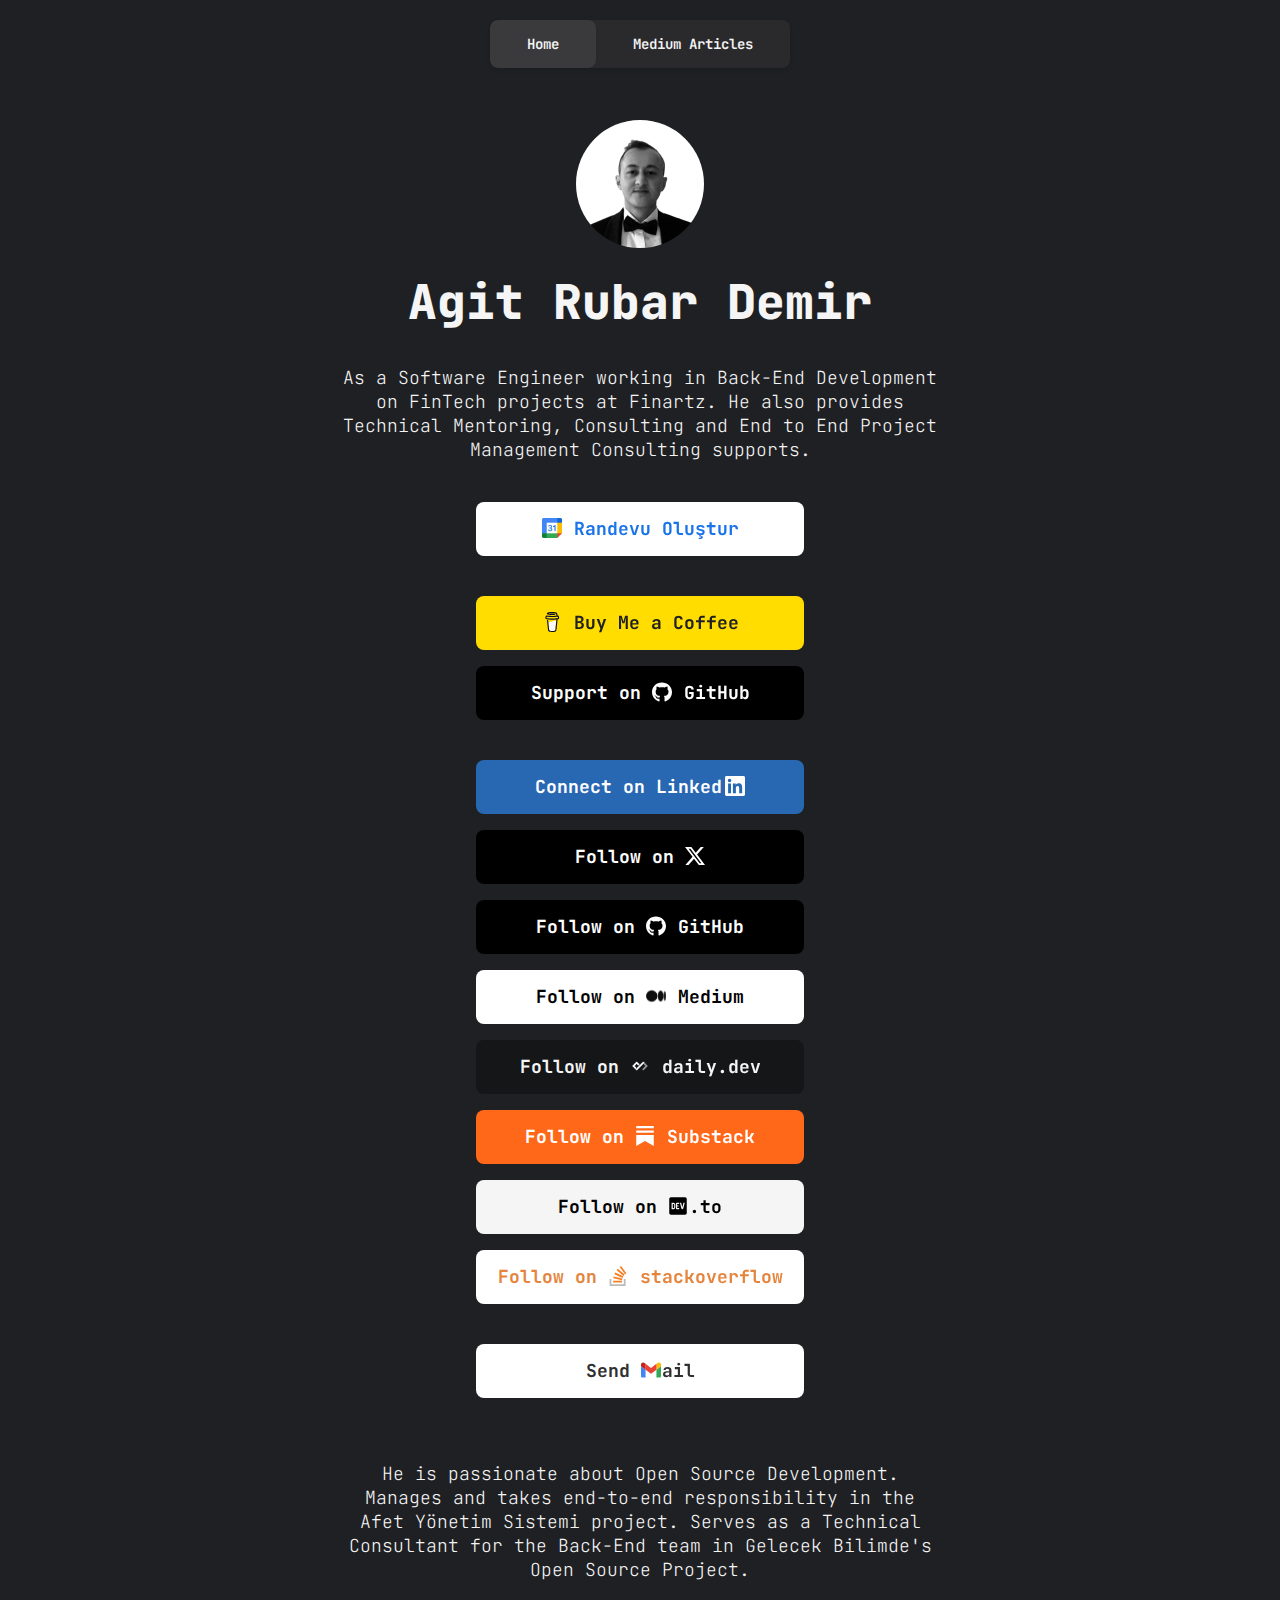
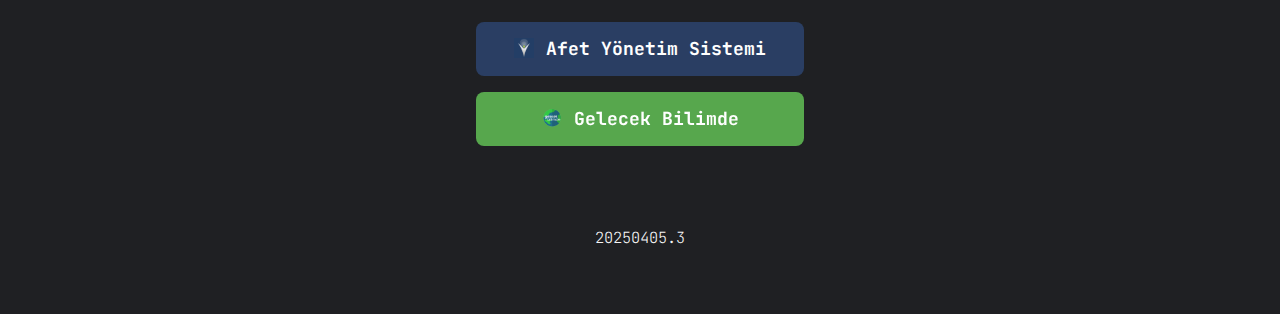
==== index.html @ a91f113a "Responsive Issues Have Been Fixed" ====
<!DOCTYPE html>
<html lang="en">
<head>
    <meta charset="utf-8">
    <title>Agit Rubar Demir</title>
    <meta name="description" content="https://agitrubard.me">
    <meta name="author" content="Agit Rubar Demir">
    <meta name="viewport" content="width=device-width, initial-scale=1.0, maximum-scale=5.0, minimum-scale=1.0">
    <meta http-equiv="X-UA-Compatible" content="IE=edge">
    <link rel="stylesheet" href="css/normalize.css">
    <link rel="stylesheet" href="css/skeleton-dark.css">
    <link rel="stylesheet" href="css/brands.css">
    <link rel="preconnect" href="https://fonts.googleapis.com">
    <link rel="preconnect" href="https://fonts.gstatic.com" crossorigin>
    <link href="https://fonts.googleapis.com/css2?family=JetBrains+Mono:ital,wght@0,100..800;1,100..800&display=swap"
          rel="stylesheet">
    <link rel="stylesheet" href="css/navbar.css">
    <link rel="icon" type="image/png" href="images/icons/profile.svg">
</head>

<body>
<nav class="navbar">
    <div class="nav-container">
        <a href="" class="nav-item active">Home</a>
        <a href="articles/medium" class="nav-item">Medium Articles</a>
    </div>
</nav>
<div class="container" role="main">
    <div class="row">

        <img src="images/profile.png" class="avatar" srcset="images/profile.png 1x, images/profile.png 2x"
             alt="Profile picture of Agit Rubar Demir" loading="lazy">

        <h1 role="heading">Agit Rubar Demir</h1>

        <p>
            As a Software Engineer working in Back-End Development on FinTech projects at Finartz.
            He also provides Technical Mentoring, Consulting and End to End Project Management Consulting supports.
        </p>

        <a class="button button-google-calendar"
           href="https://calendar.google.com/calendar/appointments/schedules/AcZssZ12Jp7xyMV8O9-vuGOcv8U73F2rHS9RO5kBnLsOlQ-IzHFSSBuSdebl99PdZbi3VslIul4F97WJ?gv=true"
           target="_blank"
           rel="noopener" role="button">
            <img class="icon"
                 aria-hidden="true"
                 src="images/icons/google-calendar.png"
                 alt="Google Calendar Logo"
            >
            Randevu Oluştur
        </a>

        <br>
        <br>

        <a class="button button-buy-me-a-coffee" href="https://buymeacoffee.com/agitrubard" target="_blank"
           rel="noopener" role="button">
            <img class="icon"
                 aria-hidden="true"
                 src="images/icons/buy-me-a-coffee.svg"
                 alt="Buy Me A Coffee Logo"
            >
            Buy Me a Coffee
        </a>

        <br>

        <a class="button button-github" href="https://github.com/sponsors/agitrubard" target="_blank" rel="noopener"
           role="button">
            Support on
            <img class="icon"
                 aria-hidden="true"
                 src="images/icons/github.svg"
                 alt="GitHub Logo"
            >
            GitHub
        </a>

        <br>
        <br>

        <a class="button button-linkedin" href="https://linkedin.com/in/agitrubard" target="_blank" rel="noopener"
           role="button">
            Connect on Linked<img class="icon icon-linkedin"
                                  aria-hidden="true"
                                  src="images/icons/linkedin.svg"
                                  alt="LinkedIn Logo"
        >
        </a>

        <br>

        <a class="button button-x" href="https://x.com/agitrubard" target="_blank" rel="noopener" role="button">
            Follow on
            <img class="icon"
                 aria-hidden="true"
                 src="images/icons/x.svg"
                 alt="X Logo"
            >
        </a>

        <br>

        <a class="button button-github" href="https://github.com/agitrubard" target="_blank" rel="noopener"
           role="button">
            Follow on
            <img class="icon"
                 aria-hidden="true"
                 src="images/icons/github.svg"
                 alt="GitHub Logo"
            >
            GitHub
        </a>

        <br>

        <a class="button button-medium" href="https://medium.com/@agitrubard" target="_blank" rel="noopener"
           role="button">
            Follow on
            <img class="icon"
                 aria-hidden="true"
                 src="images/icons/medium.png"
                 alt="Medium Logo"
            >
            Medium
        </a>

        <br>

        <a class="button button-daily-dev" href="https://app.daily.dev/agitrubard" target="_blank" rel="noopener"
           role="button">
            Follow on
            <img class="icon"
                 aria-hidden="true"
                 src="images/icons/daily-dev.png"
                 alt="Daily Dev Logo"
            >
            daily.dev
        </a>

        <br>

        <a class="button button-substack" href="https://substack.com/@agitrubard" target="_blank" rel="noopener"
           role="button">
            Follow on
            <img class="icon"
                 aria-hidden="true"
                 src="images/icons/substack.svg"
                 alt="Substack Logo"
            >
            Substack
        </a>

        <br>

        <a class="button button-dev-to" href="https://dev.to/agitrubard" target="_blank" rel="noopener"
           role="button">
            Follow on
            <img class="icon"
                 aria-hidden="true"
                 src="images/icons/dev-to.svg"
                 alt="Dev.to Logo"
            >.to
        </a>

        <br>

        <a class="button button-stack-overflow" href="https://stackoverflow.com/users/18316717/agitrubard"
           target="_blank" rel="noopener" role="button">
            Follow on
            <img
                    class="icon"
                    aria-hidden="true"
                    src="images/icons/stack-overflow.svg"
                    alt="Stack Overflow Logo"
            >
            stackoverflow
        </a>

        <br>
        <br>

        <a class="button button-gmail" href="mailto:demiragitrubar@gmail.com" target="_blank" rel="noopener"
           role="button">
            Send
            <img class="icon"
                 aria-hidden="true"
                 src="images/icons/gmail.svg"
                 alt="Gmail Icon"
            >ail
        </a>

        <br>
        <br>
        <br>

        <p>
            He is passionate about Open Source Development.
            Manages and takes end-to-end responsibility in the Afet Yönetim Sistemi project.
            Serves as a Technical Consultant for the Back-End team in Gelecek Bilimde's Open Source Project.
        </p>

        <a class="button button-ays" href="https://afetyonetimsistemi.org" target="_blank" rel="noopener"
           role="button">
            <img class="icon"
                 aria-hidden="true"
                 src="images/icons/ays.png"
                 alt="AYS Icon"
            >
            Afet Yönetim Sistemi
        </a>

        <a class="button button-gb" href="https://gelecekbilimde.net" target="_blank" rel="noopener" role="button">
            <img class="icon"
                 aria-hidden="true"
                 src="images/icons/gb.png"
                 alt="GB Icon"
            >
            Gelecek Bilimde
        </a>

        <br>

        <span class="version">20250405.3</span>
    </div>
</div>
</body>
<script>
    document.addEventListener('contextmenu', event => event.preventDefault());

    function handleResize() {
        const width = window.innerWidth;
        const buttons = document.querySelectorAll('.button');

        if (width < 400) {
            buttons.forEach(button => {
                button.style.width = '100%';
                button.style.fontSize = '16px';
            });
        } else {
            buttons.forEach(button => {
                button.style.width = '300px';
                button.style.fontSize = '18px';
            });
        }
    }

    window.addEventListener('resize', handleResize);
    handleResize();
</script>
</html>
---- css/skeleton-dark.css ----
.container {
  position: relative;
  width: 100%;
  max-width: 600px;
  text-align: center;
  margin: 0 auto;
  padding: 0 20px;
  box-sizing: border-box;
}

.container-left {
  position: relative;
  width: 100%;
  max-width: 600px;
  text-align: left;
  margin: 0 auto;
  padding: 0 20px;
  box-sizing: border-box;
}

.column {
  position: center;
  width: 100%;
  float: center;
  box-sizing: border-box;
}

@media (min-width: 400px) {
  .container {
    width: 85%;
    padding: 0;
  }
}

@media (min-width: 550px) {
  .container {
    width: 80%;
  }

  .column,
  .columns {
    margin-left: 0;
  }

  .column:first-child,
  .columns:first-child {
    margin-left: 0;
  }
}

html {
  font-size: 100%;
  color-scheme: dark;
}

body {
  font-size: 18px;
  line-height: 24px;
  font-weight: 200;
  font-family: "JetBrains Mono";
  background-color: #1f2023;
  color: #f5f5f5;
}

h1 {
  margin-top: 0;
  margin-bottom: 16px;
  font-weight: 1000;
}

h1 {
  font-size: 24px;
  line-height: 64px;
  letter-spacing: 0;
}

@media (min-width: 550px) {
  h1 {
    font-size: 48px;
    line-height: 96px;
  }
}

p {
  margin-top: 0;
}

a {
  color: #4899f7;
}

a:hover {
  color: #7ab8ff;
}

.version {
  display: inline-block;
  margin-top: 4rem;
  margin-bottom: 4rem;
  font-size: 85%;
}

code {
  padding: 0.2rem 0.5rem;
  margin: 0 0.2rem;
  font-size: 90%;
  white-space: nowrap;
  background: #f1f1f1;
  border: 1px solid #e1e1e1;
  border-radius: 4px;
}

pre > code {
  display: block;
  padding: 1rem 1.5rem;
  white-space: pre;
}

button,
.button {
  margin-bottom: 1rem;
}

input,
textarea,
select,
fieldset {
  margin-bottom: 1.5rem;
}

pre,
blockquote,
dl,
figure,
p,
ol {
  margin-bottom: 2.5rem;
}

.u-full-width {
  width: 100%;
  box-sizing: border-box;
}

.u-max-full-width {
  max-width: 100%;
  box-sizing: border-box;
}

.u-pull-right {
  float: right;
}

.u-pull-left {
  float: left;
}

hr {
  margin-top: 3rem;
  margin-bottom: 3.5rem;
  border-width: 0;
  border-top: 1px solid #e1e1e1;
}

.avatar {
  width: 128px;
  height: 128px;
  object-fit: cover;
  background-position: center;
  border-radius: 50%;
  margin-top: 2rem;
}

@font-face {
  font-display: swap;
  font-family: "JetBrains Mono";
  font-style: normal;
  font-weight: 400;
}

@font-face {
  font-display: swap;
  font-family: "JetBrains Mono";
  font-style: normal;
  font-weight: 600;
}

@font-face {
  font-display: swap;
  font-family: "JetBrains Mono";
  font-style: normal;
  font-weight: 700;
}

@font-face {
  font-display: swap;
  font-family: "JetBrains Mono";
  font-style: normal;
  font-weight: 800;
}

/* Improve responsive typography */
@media (max-width: 480px) {
  body {
    font-size: 16px;
    line-height: 22px;
  }

  h1 {
    font-size: 32px;
    line-height: 48px;
  }

  .avatar {
    width: 100px; /* Smaller avatar on mobile */
    height: 100px;
  }
}

@media (max-width: 320px) {
  body {
    font-size: 14px;
    line-height: 20px;
  }

  h1 {
    font-size: 28px;
    line-height: 40px;
  }

  .avatar {
    width: 80px; /* Even smaller avatar on very small screens */
    height: 80px;
  }
}

/* Improve container responsiveness */
@media (max-width: 480px) {
  .container {
    width: 95%;
    padding: 0 10px;
  }
}
---- css/brands.css ----
.button,
button {
  display: inline-block;
  text-decoration: none;
  height: 100%;
  text-align: center;
  vertical-align: middle;
  font-size: 18px;
  width: 300px;
  font-weight: 700;
  line-height: 20px;
  padding: 14px 12px 12px 12px;
  letter-spacing: 0;
  white-space: wrap;
  outline: none;
  border: 2px solid transparent;
  border-radius: 8px;
  cursor: pointer;
  transform-style: preserve-3d;
  transition: all 0.40s ease;
}

.button:hover {
  transform: scale(1.02);
}

.button:focus {
  outline: none;
  opacity: 0.9;
}

.icon {
  padding: 0 1px 4px 0;
  vertical-align: middle;
  width: 20px;
  height: 20px;
}

.button.button-google-calendar {
  color: #1a73e8;
  background-color: #ffffff;
}

.button.button-buy-me-a-coffee {
  color: #202020;
  background-color: #ffdd00;
}

.button.button-linkedin {
  color: #ffffff;
  background-color: #2867b2;
}

.icon.icon-linkedin {
  padding: 0 1px 4px 3px;
}

.button.button-x {
  color: #ffffff;
  background-color: #000000;
}

.button.button-github {
  color: #ffffff;
  background-color: #000000;
}

.button.button-medium {
  color: #000000;
  background-color: #ffffff;
}

.button.button-daily-dev {
  color: #f5f5f5;
  background-color: #151618;
}

.button.button-substack {
  color: #ffffff;
  background-color: #ff6719;
}

.button.button-dev-to {
  color: #000000;
  background-color: #f5f5f5;
}

.button.button-stack-overflow {
  color: #e5853d;
  background-color: #ffffff;
}

.button.button-gmail {
  color: #303030;
  background-color: #ffffff;
}

.button.button-ays {
  color: #ffffff;
  background-color: #2a3e63;
}

.button.button-gb {
  color: #ffffff;
  background-color: #57a74d;
}

/* Add responsive button styles */
@media (max-width: 480px) {
  .button,
  button {
    width: 100%; /* Full width on mobile */
    font-size: 16px; /* Slightly smaller font on mobile */
    padding: 12px 8px 10px 8px; /* Reduced padding */
  }

  .icon {
    width: 18px; /* Slightly smaller icons */
    height: 18px;
  }
}

@media (max-width: 320px) {
  .button,
  button {
    font-size: 14px; /* Even smaller font on very small screens */
    padding: 10px 6px 8px 6px; /* Minimal padding */
  }

  .icon {
    width: 16px; /* Smaller icons on very small screens */
    height: 16px;
  }
}
---- css/navbar.css ----
.navbar {
  width: 100%;
  display: flex;
  justify-content: center;
  padding: 20px 0;
  font-family: "JetBrains Mono", monospace;
}

.nav-container {
  display: flex;
  background-color: #f5f5f5;
  border-radius: 8px;
  overflow: hidden;
  box-shadow: 0 2px 4px rgba(0, 0, 0, 0.1);
  max-width: 300px;
  width: 100%;
  flex-wrap: nowrap; /* Prevent wrapping */
  justify-content: space-between; /* Distribute items evenly */
}

.nav-item {
  flex: 1 0 auto; /* Don't shrink, grow as needed */
  text-align: center;
  padding: 12px 16px;
  text-decoration: none;
  color: #303030;
  font-weight: 600;
  font-size: 14px;
  transition: all 0.3s ease;
  white-space: nowrap; /* Prevent text wrapping */
  outline: none; /* Remove focus outline */
}

.nav-item:focus {
  color: inherit; /* Keep the same color when focused */
  text-decoration: none;
  outline: none;
}

.nav-item.active {
  background-color: #ffffff;
  border-radius: 8px;
  box-shadow: 0 2px 4px rgba(0, 0, 0, 0.05);
}

.nav-item:hover:not(.active) {
  background-color: #e9e9e9;
}

/* Dark mode adjustments for the main page */
body .nav-container,
html[style*="color-scheme: dark"] .nav-container {
  background-color: #2a2a2d;
}

body .nav-item,
html[style*="color-scheme: dark"] .nav-item {
  color: #f5f5f5;
}

body .nav-item:focus,
html[style*="color-scheme: dark"] .nav-item:focus {
  color: #f5f5f5; /* Keep the same color when focused in dark mode */
}

body .nav-item.active,
html[style*="color-scheme: dark"] .nav-item.active {
  background-color: #3a3a3d;
}

body .nav-item:hover:not(.active),
html[style*="color-scheme: dark"] .nav-item:hover:not(.active) {
  background-color: #333336;
}

/* Add responsive adjustments for smaller screens */
@media (max-width: 480px) {
  .nav-container {
    max-width: 95%; /* Increase width on small screens */
  }

  .nav-item {
    padding: 10px 6px; /* Further reduce padding on small screens */
    font-size: 13px; /* Smaller font size on mobile */
  }
}

@media (max-width: 320px) {
  .nav-container {
    max-width: 100%; /* Full width on very small screens */
  }

  .nav-item {
    padding: 8px 4px; /* Minimal padding on very small screens */
    font-size: 12px; /* Even smaller font size on very small screens */
  }
}
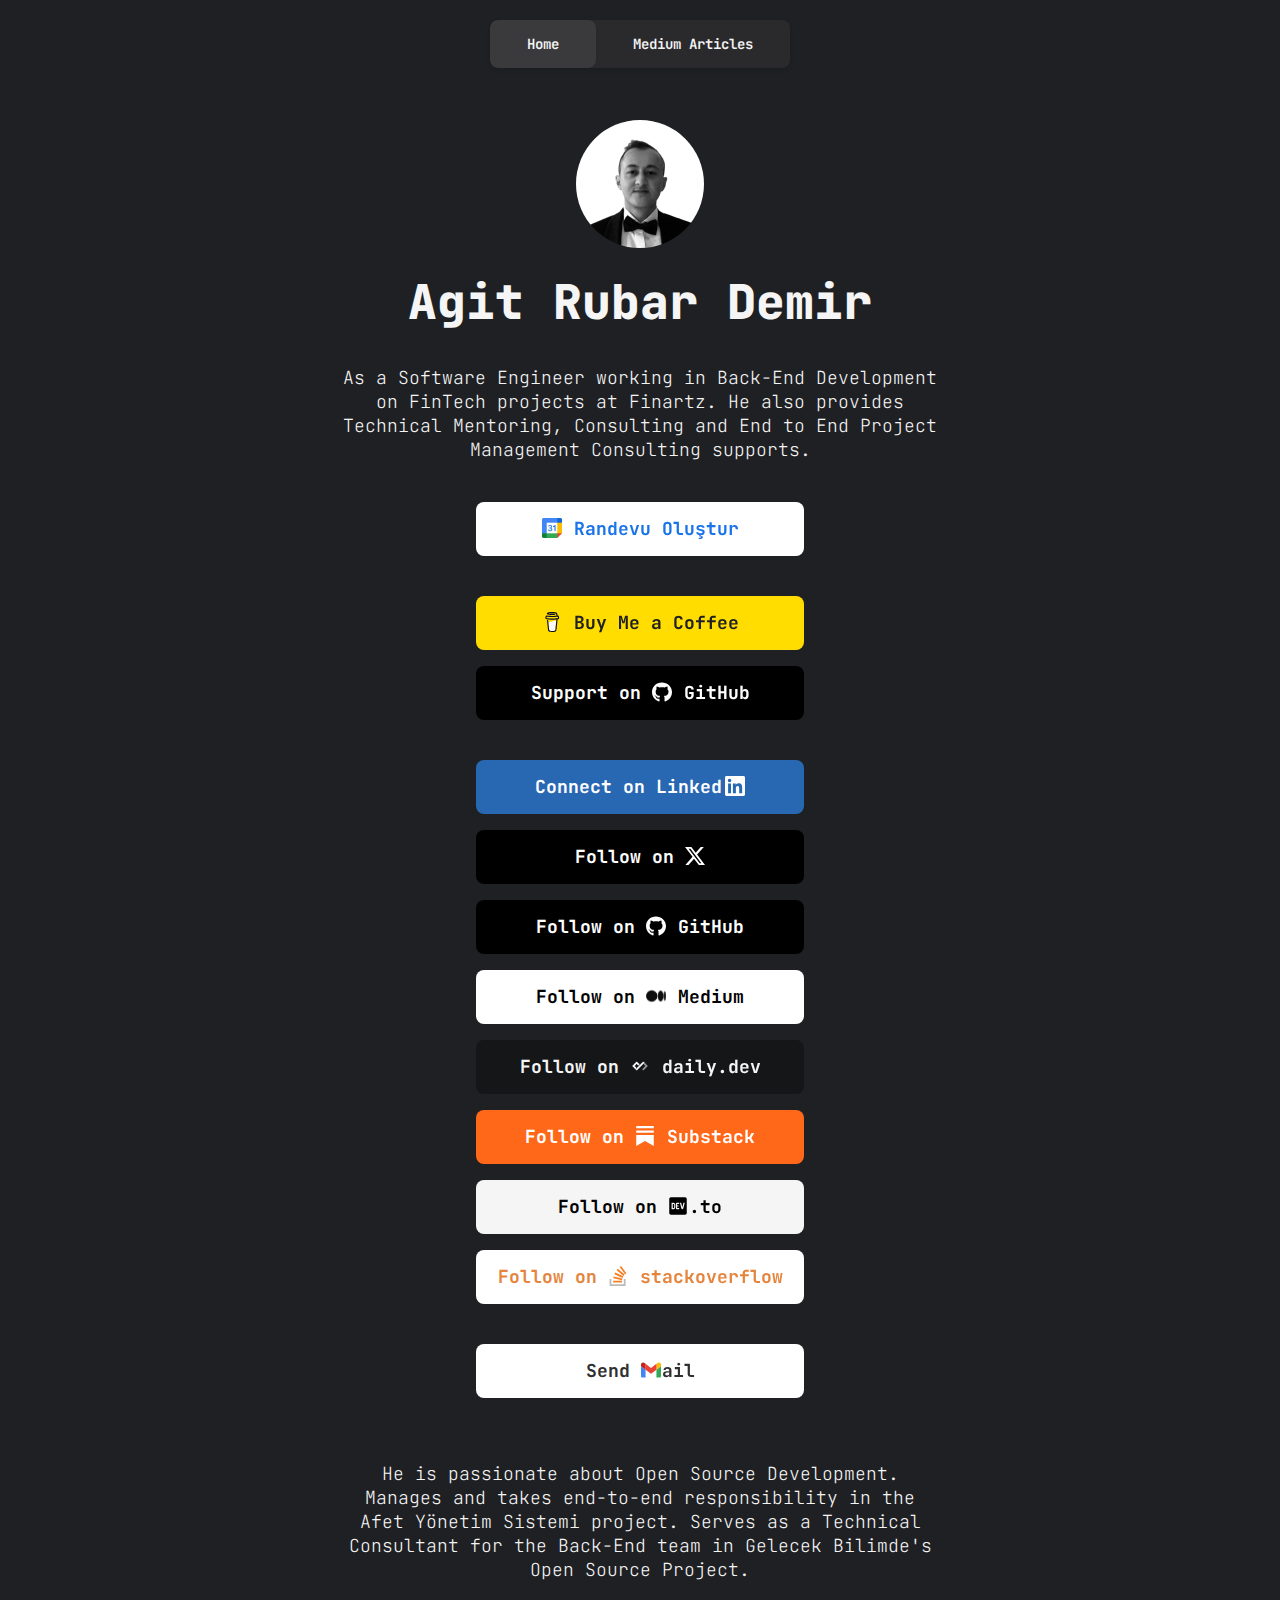
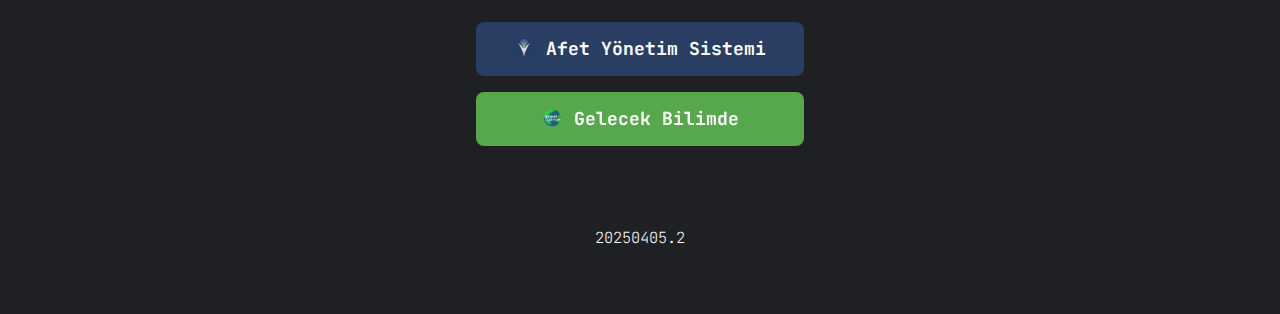
==== commit e549a344: "Revert "Responsive Issues Have Been Fixed"" ====
--- a/index.html
+++ b/index.html
@@ -5,8 +5,7 @@
     <title>Agit Rubar Demir</title>
     <meta name="description" content="https://agitrubard.me">
     <meta name="author" content="Agit Rubar Demir">
-    <meta name="viewport" content="width=device-width, initial-scale=1.0, maximum-scale=5.0, minimum-scale=1.0">
-    <meta http-equiv="X-UA-Compatible" content="IE=edge">
+    <meta name="viewport" content="width=device-width, initial-scale=1">
     <link rel="stylesheet" href="css/normalize.css">
     <link rel="stylesheet" href="css/skeleton-dark.css">
     <link rel="stylesheet" href="css/brands.css">
@@ -25,11 +24,10 @@
         <a href="articles/medium" class="nav-item">Medium Articles</a>
     </div>
 </nav>
-<div class="container" role="main">
+<div class="container">
     <div class="row">
 
-        <img src="images/profile.png" class="avatar" srcset="images/profile.png 1x, images/profile.png 2x"
-             alt="Profile picture of Agit Rubar Demir" loading="lazy">
+        <img src="images/profile.png" class="avatar" srcset="images/profile.png 2x" alt="">
 
         <h1 role="heading">Agit Rubar Demir</h1>
 
@@ -221,31 +219,11 @@
 
         <br>
 
-        <span class="version">20250405.3</span>
+        <span class="version">20250405.2</span>
     </div>
 </div>
 </body>
 <script>
     document.addEventListener('contextmenu', event => event.preventDefault());
-
-    function handleResize() {
-        const width = window.innerWidth;
-        const buttons = document.querySelectorAll('.button');
-
-        if (width < 400) {
-            buttons.forEach(button => {
-                button.style.width = '100%';
-                button.style.fontSize = '16px';
-            });
-        } else {
-            buttons.forEach(button => {
-                button.style.width = '300px';
-                button.style.fontSize = '18px';
-            });
-        }
-    }
-
-    window.addEventListener('resize', handleResize);
-    handleResize();
 </script>
 </html>
--- a/css/skeleton-dark.css
+++ b/css/skeleton-dark.css
@@ -1,131 +1,138 @@
 .container {
-  position: relative;
-  width: 100%;
-  max-width: 600px;
-  text-align: center;
-  margin: 0 auto;
-  padding: 0 20px;
-  box-sizing: border-box;
+    position: relative;
+    width: 100%;
+    max-width: 600px;
+    text-align: center;
+    margin: 0 auto;
+    padding: 0 20px;
+    box-sizing: border-box;
 }
 
 .container-left {
-  position: relative;
-  width: 100%;
-  max-width: 600px;
-  text-align: left;
-  margin: 0 auto;
-  padding: 0 20px;
-  box-sizing: border-box;
+    position: relative;
+    width: 100%;
+    max-width: 600px;
+    text-align: left;
+    margin: 0 auto;
+    padding: 0 20px;
+    box-sizing: border-box;
 }
 
 .column {
-  position: center;
-  width: 100%;
-  float: center;
-  box-sizing: border-box;
+    position: center;
+    width: 100%;
+    float: center;
+    box-sizing: border-box;
 }
 
 @media (min-width: 400px) {
-  .container {
-    width: 85%;
-    padding: 0;
-  }
+    .container {
+        width: 85%;
+        padding: 0;
+    }
 }
 
 @media (min-width: 550px) {
-  .container {
-    width: 80%;
-  }
-
-  .column,
-  .columns {
-    margin-left: 0;
-  }
-
-  .column:first-child,
-  .columns:first-child {
-    margin-left: 0;
-  }
-}
+    .container {
+        width: 80%;
+    }
+
+    .column,
+    .columns {
+        margin-left: 0;
+    }
+
+    .column:first-child,
+    .columns:first-child {
+        margin-left: 0;
+    }
+}
+
 
 html {
-  font-size: 100%;
-  color-scheme: dark;
+    font-size: 100%;
+    color-scheme: dark;
 }
 
 body {
-  font-size: 18px;
-  line-height: 24px;
-  font-weight: 200;
-  font-family: "JetBrains Mono";
-  background-color: #1f2023;
-  color: #f5f5f5;
-}
+    font-size: 18px;
+    line-height: 24px;
+    font-weight: 200;
+    font-family: "JetBrains Mono";
+    background-color: #1F2023;
+    color: #F5F5F5;
+}
+
 
 h1 {
-  margin-top: 0;
-  margin-bottom: 16px;
-  font-weight: 1000;
+    margin-top: 0;
+    margin-bottom: 16px;
+    font-weight: 1000;
 }
 
 h1 {
-  font-size: 24px;
-  line-height: 64px;
-  letter-spacing: 0;
-}
+    font-size: 24px;
+    line-height: 64px;
+    letter-spacing: 0;
+}
+
 
 @media (min-width: 550px) {
-  h1 {
-    font-size: 48px;
-    line-height: 96px;
-  }
+    h1 {
+        font-size: 48px;
+        line-height: 96px;
+    }
 }
 
 p {
-  margin-top: 0;
-}
+    margin-top: 0;
+}
+
 
 a {
-  color: #4899f7;
+    color: #4899F7;
 }
 
 a:hover {
-  color: #7ab8ff;
-}
+    color: #7AB8FF;
+}
+
 
 .version {
-  display: inline-block;
-  margin-top: 4rem;
-  margin-bottom: 4rem;
-  font-size: 85%;
-}
+    display: inline-block;
+    margin-top: 4rem;
+    margin-bottom: 4rem;
+    font-size: 85%;
+}
+
 
 code {
-  padding: 0.2rem 0.5rem;
-  margin: 0 0.2rem;
-  font-size: 90%;
-  white-space: nowrap;
-  background: #f1f1f1;
-  border: 1px solid #e1e1e1;
-  border-radius: 4px;
+    padding: 0.2rem 0.5rem;
+    margin: 0 0.2rem;
+    font-size: 90%;
+    white-space: nowrap;
+    background: #f1f1f1;
+    border: 1px solid #e1e1e1;
+    border-radius: 4px;
 }
 
 pre > code {
-  display: block;
-  padding: 1rem 1.5rem;
-  white-space: pre;
-}
+    display: block;
+    padding: 1rem 1.5rem;
+    white-space: pre;
+}
+
 
 button,
 .button {
-  margin-bottom: 1rem;
+    margin-bottom: 1rem;
 }
 
 input,
 textarea,
 select,
 fieldset {
-  margin-bottom: 1.5rem;
+    margin-bottom: 1.5rem;
 }
 
 pre,
@@ -134,111 +141,70 @@
 figure,
 p,
 ol {
-  margin-bottom: 2.5rem;
-}
+    margin-bottom: 2.5rem;
+}
+
 
 .u-full-width {
-  width: 100%;
-  box-sizing: border-box;
+    width: 100%;
+    box-sizing: border-box;
 }
 
 .u-max-full-width {
-  max-width: 100%;
-  box-sizing: border-box;
+    max-width: 100%;
+    box-sizing: border-box;
 }
 
 .u-pull-right {
-  float: right;
+    float: right;
 }
 
 .u-pull-left {
-  float: left;
-}
+    float: left;
+}
+
 
 hr {
-  margin-top: 3rem;
-  margin-bottom: 3.5rem;
-  border-width: 0;
-  border-top: 1px solid #e1e1e1;
-}
+    margin-top: 3rem;
+    margin-bottom: 3.5rem;
+    border-width: 0;
+    border-top: 1px solid #e1e1e1;
+}
+
 
 .avatar {
-  width: 128px;
-  height: 128px;
-  object-fit: cover;
-  background-position: center;
-  border-radius: 50%;
-  margin-top: 2rem;
-}
-
-@font-face {
-  font-display: swap;
-  font-family: "JetBrains Mono";
-  font-style: normal;
-  font-weight: 400;
-}
-
-@font-face {
-  font-display: swap;
-  font-family: "JetBrains Mono";
-  font-style: normal;
-  font-weight: 600;
-}
-
-@font-face {
-  font-display: swap;
-  font-family: "JetBrains Mono";
-  font-style: normal;
-  font-weight: 700;
-}
-
-@font-face {
-  font-display: swap;
-  font-family: "JetBrains Mono";
-  font-style: normal;
-  font-weight: 800;
-}
-
-/* Improve responsive typography */
-@media (max-width: 480px) {
-  body {
-    font-size: 16px;
-    line-height: 22px;
-  }
-
-  h1 {
-    font-size: 32px;
-    line-height: 48px;
-  }
-
-  .avatar {
-    width: 100px; /* Smaller avatar on mobile */
-    height: 100px;
-  }
-}
-
-@media (max-width: 320px) {
-  body {
-    font-size: 14px;
-    line-height: 20px;
-  }
-
-  h1 {
-    font-size: 28px;
-    line-height: 40px;
-  }
-
-  .avatar {
-    width: 80px; /* Even smaller avatar on very small screens */
-    height: 80px;
-  }
-}
-
-/* Improve container responsiveness */
-@media (max-width: 480px) {
-  .container {
-    width: 95%;
-    padding: 0 10px;
-  }
-}
-
+    width: 128px;
+    height: 128px;
+    object-fit: cover;
+    background-position: center;
+    border-radius: 50%;
+    margin-top: 2rem;
+}
+
+@font-face {
+    font-display: swap;
+    font-family: "JetBrains Mono";
+    font-style: normal;
+    font-weight: 400;
+}
+
+@font-face {
+    font-display: swap;
+    font-family: "JetBrains Mono";
+    font-style: normal;
+    font-weight: 600;
+}
+
+@font-face {
+    font-display: swap;
+    font-family: "JetBrains Mono";
+    font-style: normal;
+    font-weight: 700;
+}
+
+@font-face {
+    font-display: swap;
+    font-family: "JetBrains Mono";
+    font-style: normal;
+    font-weight: 800;
+}
--- a/css/brands.css
+++ b/css/brands.css
@@ -1,134 +1,120 @@
 .button,
 button {
-  display: inline-block;
-  text-decoration: none;
-  height: 100%;
-  text-align: center;
-  vertical-align: middle;
-  font-size: 18px;
-  width: 300px;
-  font-weight: 700;
-  line-height: 20px;
-  padding: 14px 12px 12px 12px;
-  letter-spacing: 0;
-  white-space: wrap;
-  outline: none;
-  border: 2px solid transparent;
-  border-radius: 8px;
-  cursor: pointer;
-  transform-style: preserve-3d;
-  transition: all 0.40s ease;
+    display: inline-block;
+    text-decoration: none;
+    height: 100%;
+    text-align: center;
+    vertical-align: middle;
+    font-size: 18px;
+    width: 300px;
+    font-weight: 700;
+    line-height: 20px;
+    padding: 14px 12px 12px 12px;
+    letter-spacing: 0;
+    white-space: wrap;
+    outline: none;
+    border: 2px solid transparent;
+    border-radius: 8px;
+    cursor: pointer;
+    transform-style: preserve-3d;
+    transition: all 0.40s ease;
 }
 
 .button:hover {
-  transform: scale(1.02);
+    transform: scale(1.02);
 }
 
 .button:focus {
-  outline: none;
-  opacity: 0.9;
+    outline: none;
+    opacity: 0.9;
 }
 
+
 .icon {
-  padding: 0 1px 4px 0;
-  vertical-align: middle;
-  width: 20px;
-  height: 20px;
+    padding: 0 1px 4px 0;
+    vertical-align: middle;
+    width: 20px;
+    height: 20px;
 }
 
+
 .button.button-google-calendar {
-  color: #1a73e8;
-  background-color: #ffffff;
+    color: #1A73E8;
+    background-color: #FFFFFF;
 }
 
+
 .button.button-buy-me-a-coffee {
-  color: #202020;
-  background-color: #ffdd00;
+    color: #202020;
+    background-color: #FFDD00;
 }
 
+
 .button.button-linkedin {
-  color: #ffffff;
-  background-color: #2867b2;
+    color: #FFFFFF;
+    background-color: #2867B2;
 }
 
 .icon.icon-linkedin {
-  padding: 0 1px 4px 3px;
+    padding: 0 1px 4px 3px;
 }
 
+
 .button.button-x {
-  color: #ffffff;
-  background-color: #000000;
+    color: #FFFFFF;
+    background-color: #000000;
 }
 
+
 .button.button-github {
-  color: #ffffff;
-  background-color: #000000;
+    color: #FFFFFF;
+    background-color: #000000;
 }
 
+
 .button.button-medium {
-  color: #000000;
-  background-color: #ffffff;
+    color: #000000;
+    background-color: #FFFFFF;
 }
 
+
 .button.button-daily-dev {
-  color: #f5f5f5;
-  background-color: #151618;
+    color: #F5F5F5;
+    background-color: #151618;
 }
 
+
 .button.button-substack {
-  color: #ffffff;
-  background-color: #ff6719;
+    color: #FFFFFF;
+    background-color: #FF6719;
 }
 
+
 .button.button-dev-to {
-  color: #000000;
-  background-color: #f5f5f5;
+    color: #000000;
+    background-color: #F5F5F5;
 }
 
+
 .button.button-stack-overflow {
-  color: #e5853d;
-  background-color: #ffffff;
+    color: #E5853D;
+    background-color: #FFFFFF;
 }
 
+
 .button.button-gmail {
-  color: #303030;
-  background-color: #ffffff;
+    color: #303030;
+    background-color: #FFFFFF;
 }
 
+
 .button.button-ays {
-  color: #ffffff;
-  background-color: #2a3e63;
+    color: #FFFFFF;
+    background-color: #2A3E63;
 }
 
+
 .button.button-gb {
-  color: #ffffff;
-  background-color: #57a74d;
+    color: #FFFFFF;
+    background-color: #57a74d;
 }
-
-/* Add responsive button styles */
-@media (max-width: 480px) {
-  .button,
-  button {
-    width: 100%; /* Full width on mobile */
-    font-size: 16px; /* Slightly smaller font on mobile */
-    padding: 12px 8px 10px 8px; /* Reduced padding */
-  }
-
-  .icon {
-    width: 18px; /* Slightly smaller icons */
-    height: 18px;
-  }
-}
-
-@media (max-width: 320px) {
-  .button,
-  button {
-    font-size: 14px; /* Even smaller font on very small screens */
-    padding: 10px 6px 8px 6px; /* Minimal padding */
-  }
-
-  .icon {
-    width: 16px; /* Smaller icons on very small screens */
-    height: 16px;
-  }
-}
--- a/css/navbar.css
+++ b/css/navbar.css
@@ -76,23 +76,11 @@
 /* Add responsive adjustments for smaller screens */
 @media (max-width: 480px) {
   .nav-container {
-    max-width: 95%; /* Increase width on small screens */
+    max-width: 90%; /* Allow more width on small screens */
   }
 
   .nav-item {
-    padding: 10px 6px; /* Further reduce padding on small screens */
-    font-size: 13px; /* Smaller font size on mobile */
+    padding: 12px 8px; /* Reduce padding on small screens */
   }
 }
 
-@media (max-width: 320px) {
-  .nav-container {
-    max-width: 100%; /* Full width on very small screens */
-  }
-
-  .nav-item {
-    padding: 8px 4px; /* Minimal padding on very small screens */
-    font-size: 12px; /* Even smaller font size on very small screens */
-  }
-}
-
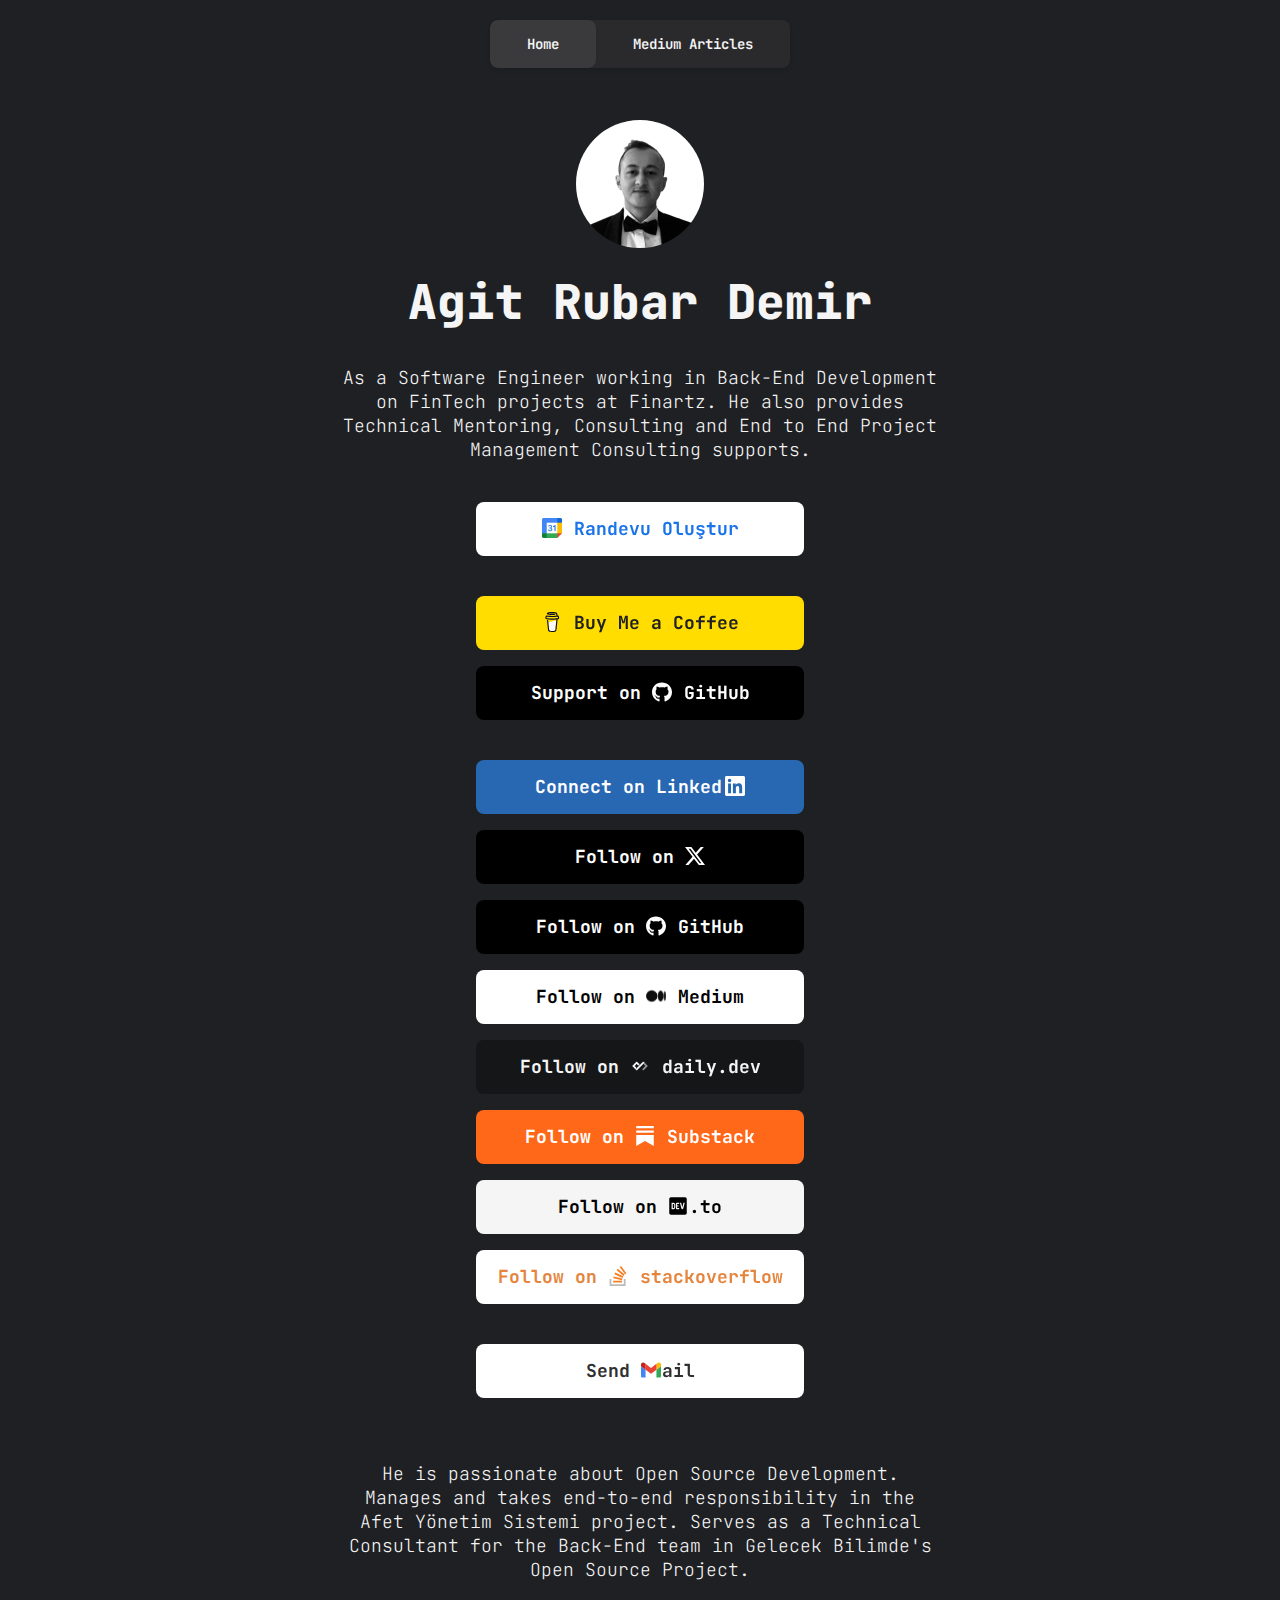
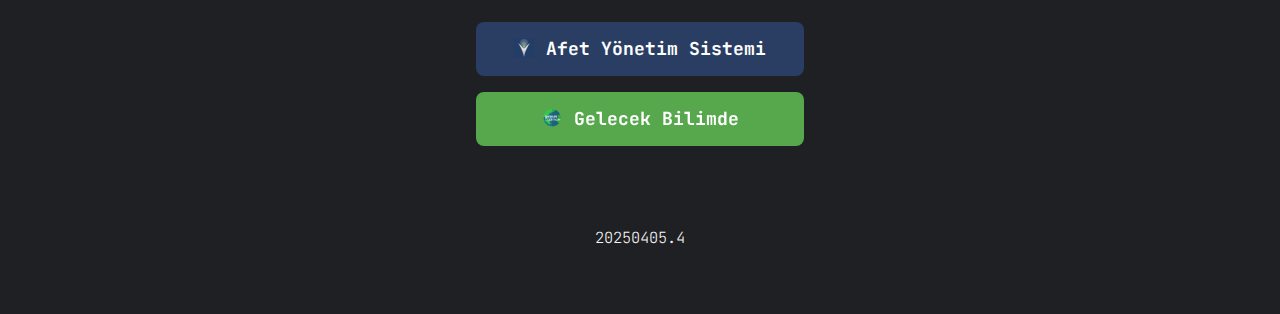
==== commit 3252e5ad: "Mobile Responsive Has Been Fixed" ====
--- a/index.html
+++ b/index.html
@@ -219,7 +219,7 @@
 
         <br>
 
-        <span class="version">20250405.2</span>
+        <span class="version">20250405.4</span>
     </div>
 </div>
 </body>
--- a/css/skeleton-dark.css
+++ b/css/skeleton-dark.css
@@ -48,7 +48,6 @@
     }
 }
 
-
 html {
     font-size: 100%;
     color-scheme: dark;
@@ -59,10 +58,9 @@
     line-height: 24px;
     font-weight: 200;
     font-family: "JetBrains Mono";
-    background-color: #1F2023;
-    color: #F5F5F5;
-}
-
+    background-color: #1f2023;
+    color: #f5f5f5;
+}
 
 h1 {
     margin-top: 0;
@@ -76,7 +74,6 @@
     letter-spacing: 0;
 }
 
-
 @media (min-width: 550px) {
     h1 {
         font-size: 48px;
@@ -88,15 +85,13 @@
     margin-top: 0;
 }
 
-
 a {
-    color: #4899F7;
+    color: #4899f7;
 }
 
 a:hover {
-    color: #7AB8FF;
-}
-
+    color: #7ab8ff;
+}
 
 .version {
     display: inline-block;
@@ -105,6 +100,13 @@
     font-size: 85%;
 }
 
+@media (max-width: 550px) {
+    .version {
+        margin-top: 2rem;
+        margin-bottom: 2rem;
+        font-size: 80%;
+    }
+}
 
 code {
     padding: 0.2rem 0.5rem;
@@ -122,7 +124,6 @@
     white-space: pre;
 }
 
-
 button,
 .button {
     margin-bottom: 1rem;
@@ -144,7 +145,6 @@
     margin-bottom: 2.5rem;
 }
 
-
 .u-full-width {
     width: 100%;
     box-sizing: border-box;
@@ -162,7 +162,6 @@
 .u-pull-left {
     float: left;
 }
-
 
 hr {
     margin-top: 3rem;
@@ -170,7 +169,6 @@
     border-width: 0;
     border-top: 1px solid #e1e1e1;
 }
-
 
 .avatar {
     width: 128px;
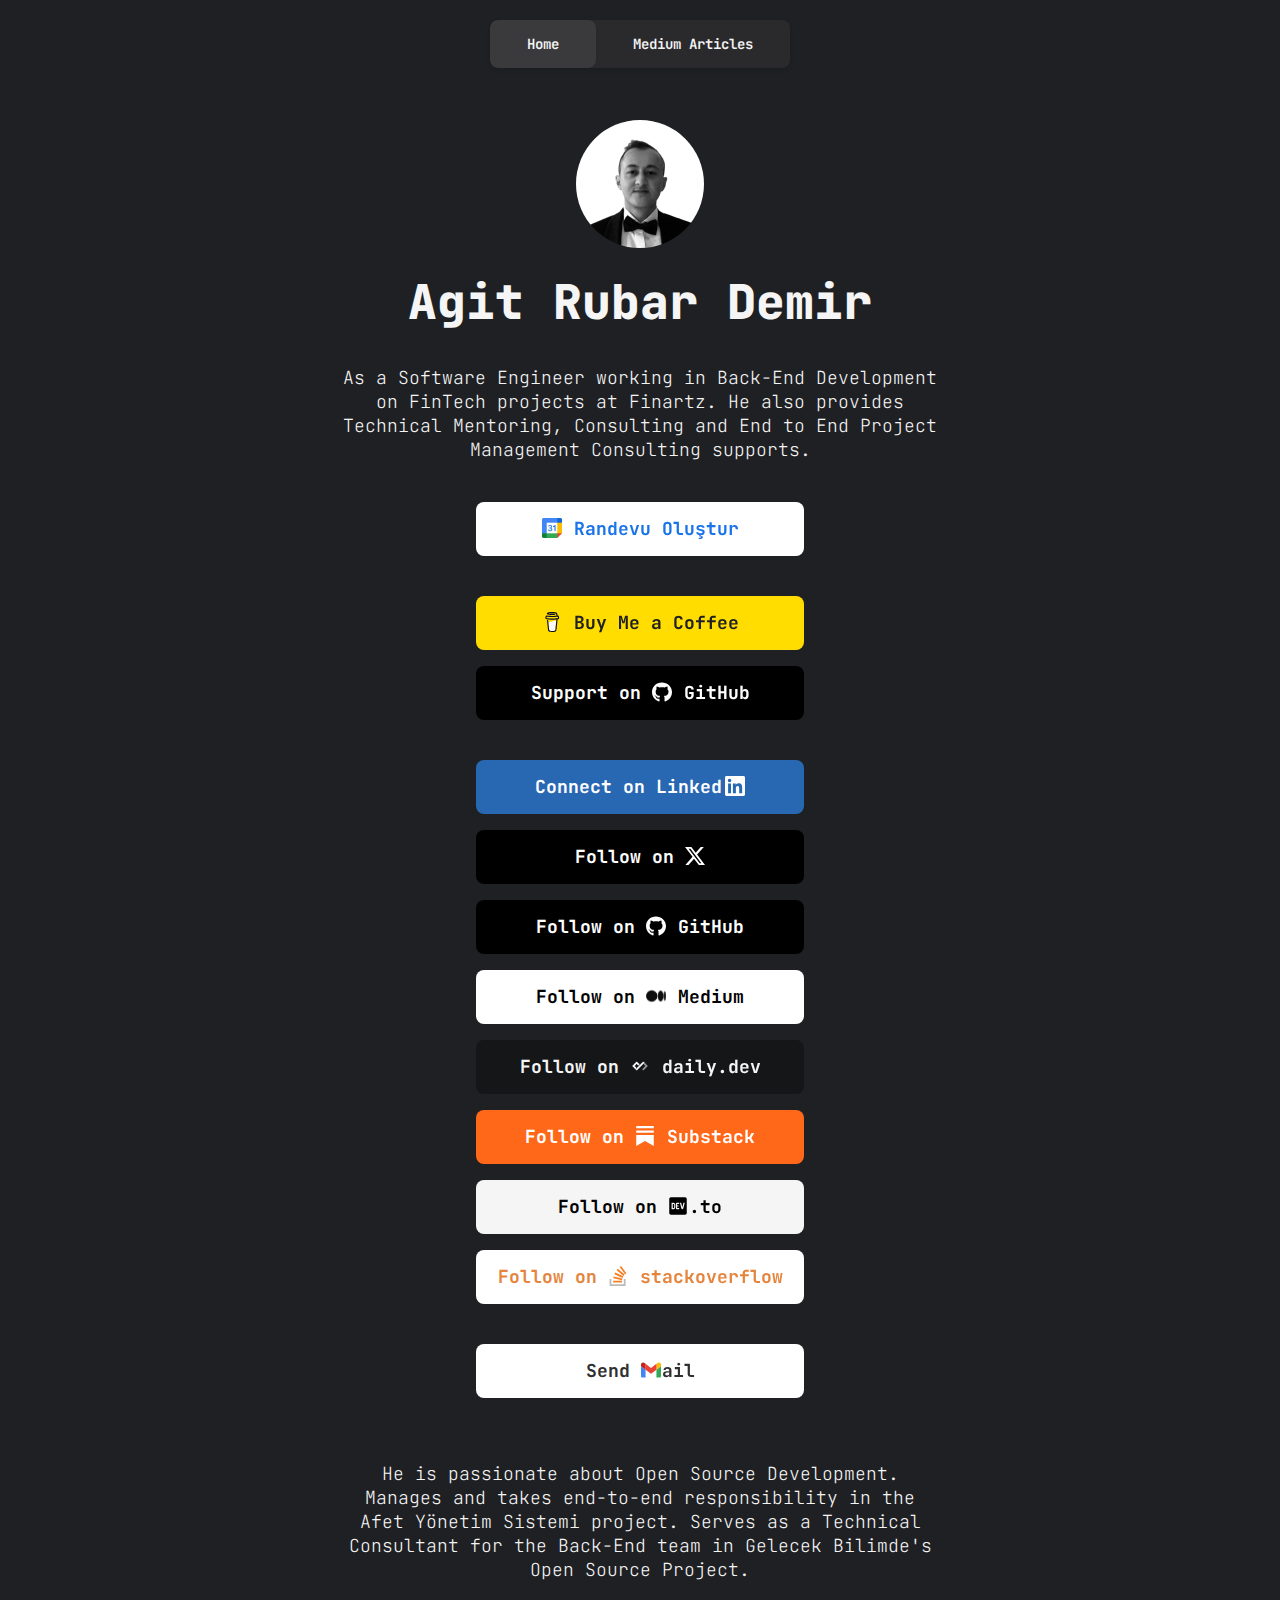
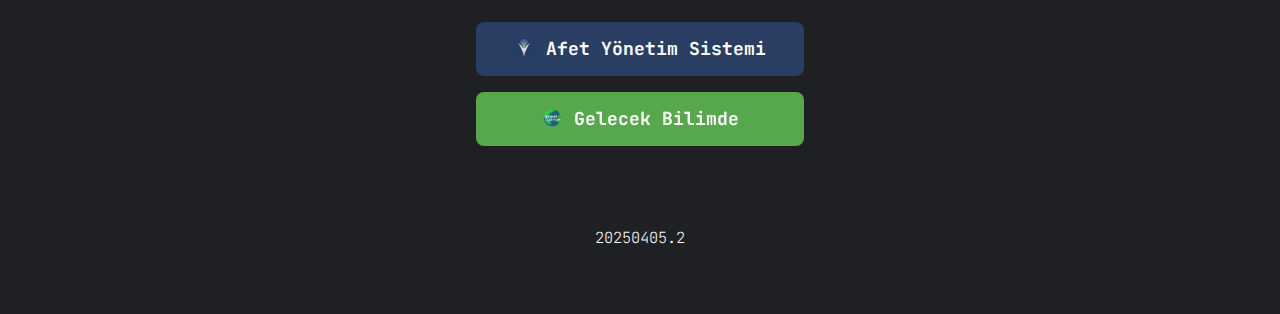
==== commit e8f3ae2d: "Revert "Mobile Responsive Has Been Fixed"" ====
--- a/index.html
+++ b/index.html
@@ -219,7 +219,7 @@
 
         <br>
 
-        <span class="version">20250405.4</span>
+        <span class="version">20250405.2</span>
     </div>
 </div>
 </body>
--- a/css/skeleton-dark.css
+++ b/css/skeleton-dark.css
@@ -48,6 +48,7 @@
     }
 }
 
+
 html {
     font-size: 100%;
     color-scheme: dark;
@@ -58,9 +59,10 @@
     line-height: 24px;
     font-weight: 200;
     font-family: "JetBrains Mono";
-    background-color: #1f2023;
-    color: #f5f5f5;
-}
+    background-color: #1F2023;
+    color: #F5F5F5;
+}
+
 
 h1 {
     margin-top: 0;
@@ -74,6 +76,7 @@
     letter-spacing: 0;
 }
 
+
 @media (min-width: 550px) {
     h1 {
         font-size: 48px;
@@ -85,13 +88,15 @@
     margin-top: 0;
 }
 
+
 a {
-    color: #4899f7;
+    color: #4899F7;
 }
 
 a:hover {
-    color: #7ab8ff;
-}
+    color: #7AB8FF;
+}
+
 
 .version {
     display: inline-block;
@@ -100,13 +105,6 @@
     font-size: 85%;
 }
 
-@media (max-width: 550px) {
-    .version {
-        margin-top: 2rem;
-        margin-bottom: 2rem;
-        font-size: 80%;
-    }
-}
 
 code {
     padding: 0.2rem 0.5rem;
@@ -124,6 +122,7 @@
     white-space: pre;
 }
 
+
 button,
 .button {
     margin-bottom: 1rem;
@@ -145,6 +144,7 @@
     margin-bottom: 2.5rem;
 }
 
+
 .u-full-width {
     width: 100%;
     box-sizing: border-box;
@@ -162,6 +162,7 @@
 .u-pull-left {
     float: left;
 }
+
 
 hr {
     margin-top: 3rem;
@@ -169,6 +170,7 @@
     border-width: 0;
     border-top: 1px solid #e1e1e1;
 }
+
 
 .avatar {
     width: 128px;
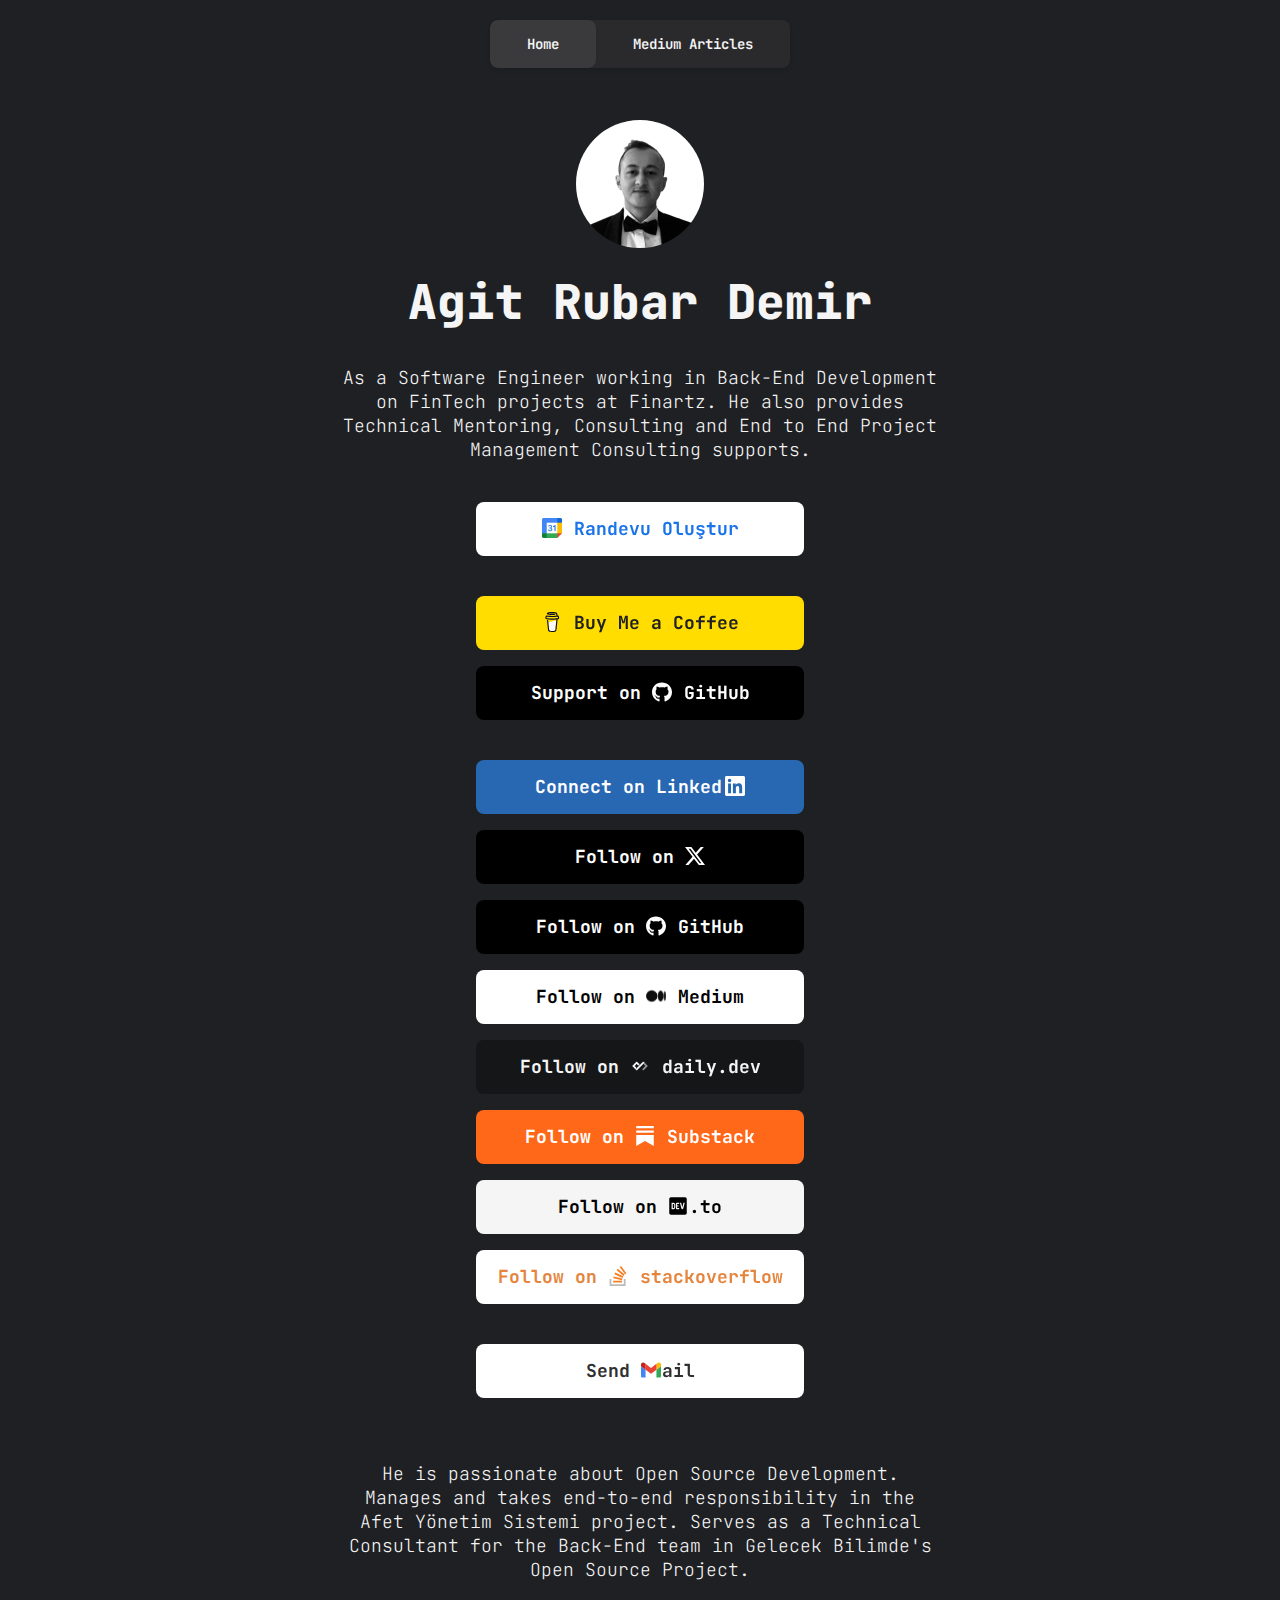
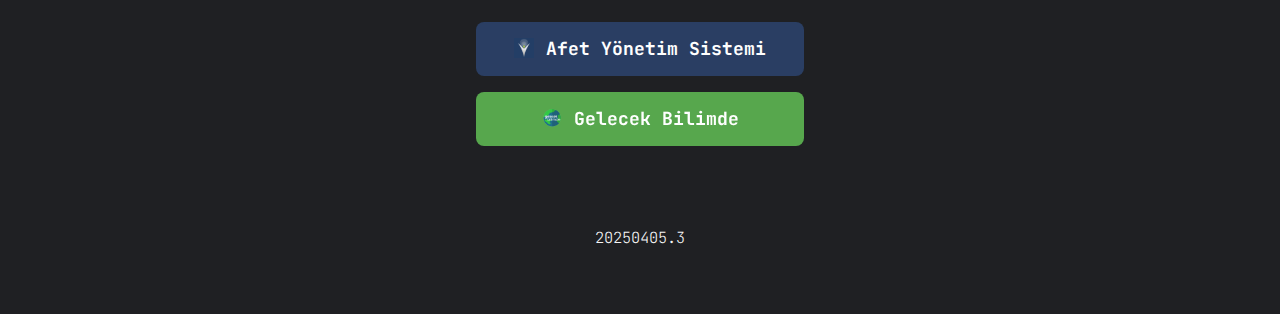
==== commit 619980a9: "Safari Mobile Responsive Has Been Fixed" ====
--- a/index.html
+++ b/index.html
@@ -5,7 +5,7 @@
     <title>Agit Rubar Demir</title>
     <meta name="description" content="https://agitrubard.me">
     <meta name="author" content="Agit Rubar Demir">
-    <meta name="viewport" content="width=device-width, initial-scale=1">
+    <meta name="viewport" content="width=device-width, initial-scale=1.0, maximum-scale=1.0, user-scalable=no, viewport-fit=cover">
     <link rel="stylesheet" href="css/normalize.css">
     <link rel="stylesheet" href="css/skeleton-dark.css">
     <link rel="stylesheet" href="css/brands.css">
@@ -219,7 +219,7 @@
 
         <br>
 
-        <span class="version">20250405.2</span>
+        <span class="version">20250405.3</span>
     </div>
 </div>
 </body>
@@ -227,3 +227,4 @@
     document.addEventListener('contextmenu', event => event.preventDefault());
 </script>
 </html>
+
--- a/css/skeleton-dark.css
+++ b/css/skeleton-dark.css
@@ -1,138 +1,160 @@
 .container {
-    position: relative;
-    width: 100%;
-    max-width: 600px;
-    text-align: center;
-    margin: 0 auto;
-    padding: 0 20px;
-    box-sizing: border-box;
+  position: relative;
+  width: 100%;
+  max-width: 600px;
+  text-align: center;
+  margin: 0 auto;
+  padding: 0 20px;
+  box-sizing: border-box;
 }
 
 .container-left {
-    position: relative;
-    width: 100%;
-    max-width: 600px;
-    text-align: left;
-    margin: 0 auto;
-    padding: 0 20px;
-    box-sizing: border-box;
+  position: relative;
+  width: 100%;
+  max-width: 600px;
+  text-align: left;
+  margin: 0 auto;
+  padding: 0 20px;
+  box-sizing: border-box;
 }
 
 .column {
-    position: center;
-    width: 100%;
-    float: center;
-    box-sizing: border-box;
+  position: center;
+  width: 100%;
+  float: center;
+  box-sizing: border-box;
 }
 
 @media (min-width: 400px) {
-    .container {
-        width: 85%;
-        padding: 0;
-    }
+  .container {
+    width: 85%;
+    padding: 0;
+  }
 }
 
 @media (min-width: 550px) {
-    .container {
-        width: 80%;
-    }
-
-    .column,
-    .columns {
-        margin-left: 0;
-    }
-
-    .column:first-child,
-    .columns:first-child {
-        margin-left: 0;
-    }
-}
-
+  .container {
+    width: 80%;
+  }
+
+  .column,
+  .columns {
+    margin-left: 0;
+  }
+
+  .column:first-child,
+  .columns:first-child {
+    margin-left: 0;
+  }
+}
 
 html {
-    font-size: 100%;
-    color-scheme: dark;
+  font-size: 100%;
+  color-scheme: dark;
 }
 
 body {
-    font-size: 18px;
-    line-height: 24px;
-    font-weight: 200;
-    font-family: "JetBrains Mono";
-    background-color: #1F2023;
-    color: #F5F5F5;
-}
-
+  font-size: 18px;
+  line-height: 24px;
+  font-weight: 200;
+  font-family: "JetBrains Mono";
+  background-color: #1f2023;
+  color: #f5f5f5;
+}
 
 h1 {
-    margin-top: 0;
-    margin-bottom: 16px;
-    font-weight: 1000;
+  margin-top: 0;
+  margin-bottom: 16px;
+  font-weight: 1000;
 }
 
 h1 {
-    font-size: 24px;
-    line-height: 64px;
-    letter-spacing: 0;
-}
-
+  font-size: 24px;
+  line-height: 64px;
+  letter-spacing: 0;
+}
 
 @media (min-width: 550px) {
-    h1 {
-        font-size: 48px;
-        line-height: 96px;
-    }
+  h1 {
+    font-size: 48px;
+    line-height: 96px;
+  }
+}
+
+/* iPhone Safari için özel düzenlemeler */
+@media screen and (max-width: 414px) {
+  body {
+    -webkit-text-size-adjust: 100%;
+  }
+
+  h1 {
+    font-size: 22px;
+    line-height: 48px;
+  }
+
+  .container {
+    padding: 0 10px;
+  }
+
+  .avatar {
+    width: 100px;
+    height: 100px;
+  }
+}
+
+/* iPhone SE ve daha küçük ekranlar için */
+@media screen and (max-width: 320px) {
+  h1 {
+    font-size: 20px;
+    line-height: 40px;
+  }
 }
 
 p {
-    margin-top: 0;
-}
-
+  margin-top: 0;
+}
 
 a {
-    color: #4899F7;
+  color: #4899f7;
 }
 
 a:hover {
-    color: #7AB8FF;
-}
-
+  color: #7ab8ff;
+}
 
 .version {
-    display: inline-block;
-    margin-top: 4rem;
-    margin-bottom: 4rem;
-    font-size: 85%;
-}
-
+  display: inline-block;
+  margin-top: 4rem;
+  margin-bottom: 4rem;
+  font-size: 85%;
+}
 
 code {
-    padding: 0.2rem 0.5rem;
-    margin: 0 0.2rem;
-    font-size: 90%;
-    white-space: nowrap;
-    background: #f1f1f1;
-    border: 1px solid #e1e1e1;
-    border-radius: 4px;
+  padding: 0.2rem 0.5rem;
+  margin: 0 0.2rem;
+  font-size: 90%;
+  white-space: nowrap;
+  background: #f1f1f1;
+  border: 1px solid #e1e1e1;
+  border-radius: 4px;
 }
 
 pre > code {
-    display: block;
-    padding: 1rem 1.5rem;
-    white-space: pre;
-}
-
+  display: block;
+  padding: 1rem 1.5rem;
+  white-space: pre;
+}
 
 button,
 .button {
-    margin-bottom: 1rem;
+  margin-bottom: 1rem;
 }
 
 input,
 textarea,
 select,
 fieldset {
-    margin-bottom: 1.5rem;
+  margin-bottom: 1.5rem;
 }
 
 pre,
@@ -141,70 +163,68 @@
 figure,
 p,
 ol {
-    margin-bottom: 2.5rem;
-}
-
+  margin-bottom: 2.5rem;
+}
 
 .u-full-width {
-    width: 100%;
-    box-sizing: border-box;
+  width: 100%;
+  box-sizing: border-box;
 }
 
 .u-max-full-width {
-    max-width: 100%;
-    box-sizing: border-box;
+  max-width: 100%;
+  box-sizing: border-box;
 }
 
 .u-pull-right {
-    float: right;
+  float: right;
 }
 
 .u-pull-left {
-    float: left;
-}
-
+  float: left;
+}
 
 hr {
-    margin-top: 3rem;
-    margin-bottom: 3.5rem;
-    border-width: 0;
-    border-top: 1px solid #e1e1e1;
-}
-
+  margin-top: 3rem;
+  margin-bottom: 3.5rem;
+  border-width: 0;
+  border-top: 1px solid #e1e1e1;
+}
 
 .avatar {
-    width: 128px;
-    height: 128px;
-    object-fit: cover;
-    background-position: center;
-    border-radius: 50%;
-    margin-top: 2rem;
-}
-
-@font-face {
-    font-display: swap;
-    font-family: "JetBrains Mono";
-    font-style: normal;
-    font-weight: 400;
-}
-
-@font-face {
-    font-display: swap;
-    font-family: "JetBrains Mono";
-    font-style: normal;
-    font-weight: 600;
-}
-
-@font-face {
-    font-display: swap;
-    font-family: "JetBrains Mono";
-    font-style: normal;
-    font-weight: 700;
-}
-
-@font-face {
-    font-display: swap;
-    font-family: "JetBrains Mono";
-    font-style: normal;
-    font-weight: 800;
-}
+  width: 128px;
+  height: 128px;
+  object-fit: cover;
+  background-position: center;
+  border-radius: 50%;
+  margin-top: 2rem;
+}
+
+@font-face {
+  font-display: swap;
+  font-family: "JetBrains Mono";
+  font-style: normal;
+  font-weight: 400;
+}
+
+@font-face {
+  font-display: swap;
+  font-family: "JetBrains Mono";
+  font-style: normal;
+  font-weight: 600;
+}
+
+@font-face {
+  font-display: swap;
+  font-family: "JetBrains Mono";
+  font-style: normal;
+  font-weight: 700;
+}
+
+@font-face {
+  font-display: swap;
+  font-family: "JetBrains Mono";
+  font-style: normal;
+  font-weight: 800;
+}
+
--- a/css/brands.css
+++ b/css/brands.css
@@ -1,120 +1,121 @@
 .button,
 button {
-    display: inline-block;
-    text-decoration: none;
-    height: 100%;
-    text-align: center;
-    vertical-align: middle;
-    font-size: 18px;
-    width: 300px;
-    font-weight: 700;
-    line-height: 20px;
-    padding: 14px 12px 12px 12px;
-    letter-spacing: 0;
-    white-space: wrap;
-    outline: none;
-    border: 2px solid transparent;
-    border-radius: 8px;
-    cursor: pointer;
-    transform-style: preserve-3d;
-    transition: all 0.40s ease;
+  display: inline-block;
+  text-decoration: none;
+  height: 100%;
+  text-align: center;
+  vertical-align: middle;
+  font-size: 18px;
+  width: 100%;
+  max-width: 300px;
+  font-weight: 700;
+  line-height: 20px;
+  padding: 14px 12px 12px 12px;
+  letter-spacing: 0;
+  white-space: wrap;
+  outline: none;
+  border: 2px solid transparent;
+  border-radius: 8px;
+  cursor: pointer;
+  transform-style: preserve-3d;
+  transition: all 0.40s ease;
 }
 
 .button:hover {
-    transform: scale(1.02);
+  transform: scale(1.02);
 }
 
 .button:focus {
-    outline: none;
-    opacity: 0.9;
+  outline: none;
+  opacity: 0.9;
 }
 
-
 .icon {
-    padding: 0 1px 4px 0;
-    vertical-align: middle;
-    width: 20px;
-    height: 20px;
+  padding: 0 1px 4px 0;
+  vertical-align: middle;
+  width: 20px;
+  height: 20px;
 }
 
-
 .button.button-google-calendar {
-    color: #1A73E8;
-    background-color: #FFFFFF;
+  color: #1a73e8;
+  background-color: #ffffff;
 }
 
-
 .button.button-buy-me-a-coffee {
-    color: #202020;
-    background-color: #FFDD00;
+  color: #202020;
+  background-color: #ffdd00;
 }
 
-
 .button.button-linkedin {
-    color: #FFFFFF;
-    background-color: #2867B2;
+  color: #ffffff;
+  background-color: #2867b2;
 }
 
 .icon.icon-linkedin {
-    padding: 0 1px 4px 3px;
+  padding: 0 1px 4px 3px;
 }
 
-
 .button.button-x {
-    color: #FFFFFF;
-    background-color: #000000;
+  color: #ffffff;
+  background-color: #000000;
 }
 
-
 .button.button-github {
-    color: #FFFFFF;
-    background-color: #000000;
+  color: #ffffff;
+  background-color: #000000;
 }
 
-
 .button.button-medium {
-    color: #000000;
-    background-color: #FFFFFF;
+  color: #000000;
+  background-color: #ffffff;
 }
 
-
 .button.button-daily-dev {
-    color: #F5F5F5;
-    background-color: #151618;
+  color: #f5f5f5;
+  background-color: #151618;
 }
 
-
 .button.button-substack {
-    color: #FFFFFF;
-    background-color: #FF6719;
+  color: #ffffff;
+  background-color: #ff6719;
 }
 
-
 .button.button-dev-to {
-    color: #000000;
-    background-color: #F5F5F5;
+  color: #000000;
+  background-color: #f5f5f5;
 }
 
-
 .button.button-stack-overflow {
-    color: #E5853D;
-    background-color: #FFFFFF;
+  color: #e5853d;
+  background-color: #ffffff;
 }
 
-
 .button.button-gmail {
-    color: #303030;
-    background-color: #FFFFFF;
+  color: #303030;
+  background-color: #ffffff;
 }
 
-
 .button.button-ays {
-    color: #FFFFFF;
-    background-color: #2A3E63;
+  color: #ffffff;
+  background-color: #2a3e63;
 }
 
+.button.button-gb {
+  color: #ffffff;
+  background-color: #57a74d;
+}
 
-.button.button-gb {
-    color: #FFFFFF;
-    background-color: #57a74d;
+@media screen and (max-width: 375px) {
+  .button,
+  button {
+    font-size: 16px;
+    padding: 12px 8px 10px 8px;
+  }
+
+  .icon {
+    width: 18px;
+    height: 18px;
+  }
 }
+
--- a/css/navbar.css
+++ b/css/navbar.css
@@ -84,3 +84,27 @@
   }
 }
 
+/* iPhone Safari için özel düzenlemeler */
+@media screen and (max-width: 375px) {
+  .navbar {
+    padding: 15px 0;
+  }
+
+  .nav-container {
+    max-width: 95%;
+  }
+
+  .nav-item {
+    padding: 10px 6px;
+    font-size: 13px;
+  }
+}
+
+/* iPhone SE ve daha küçük ekranlar için */
+@media screen and (max-width: 320px) {
+  .nav-item {
+    font-size: 12px;
+    padding: 10px 4px;
+  }
+}
+
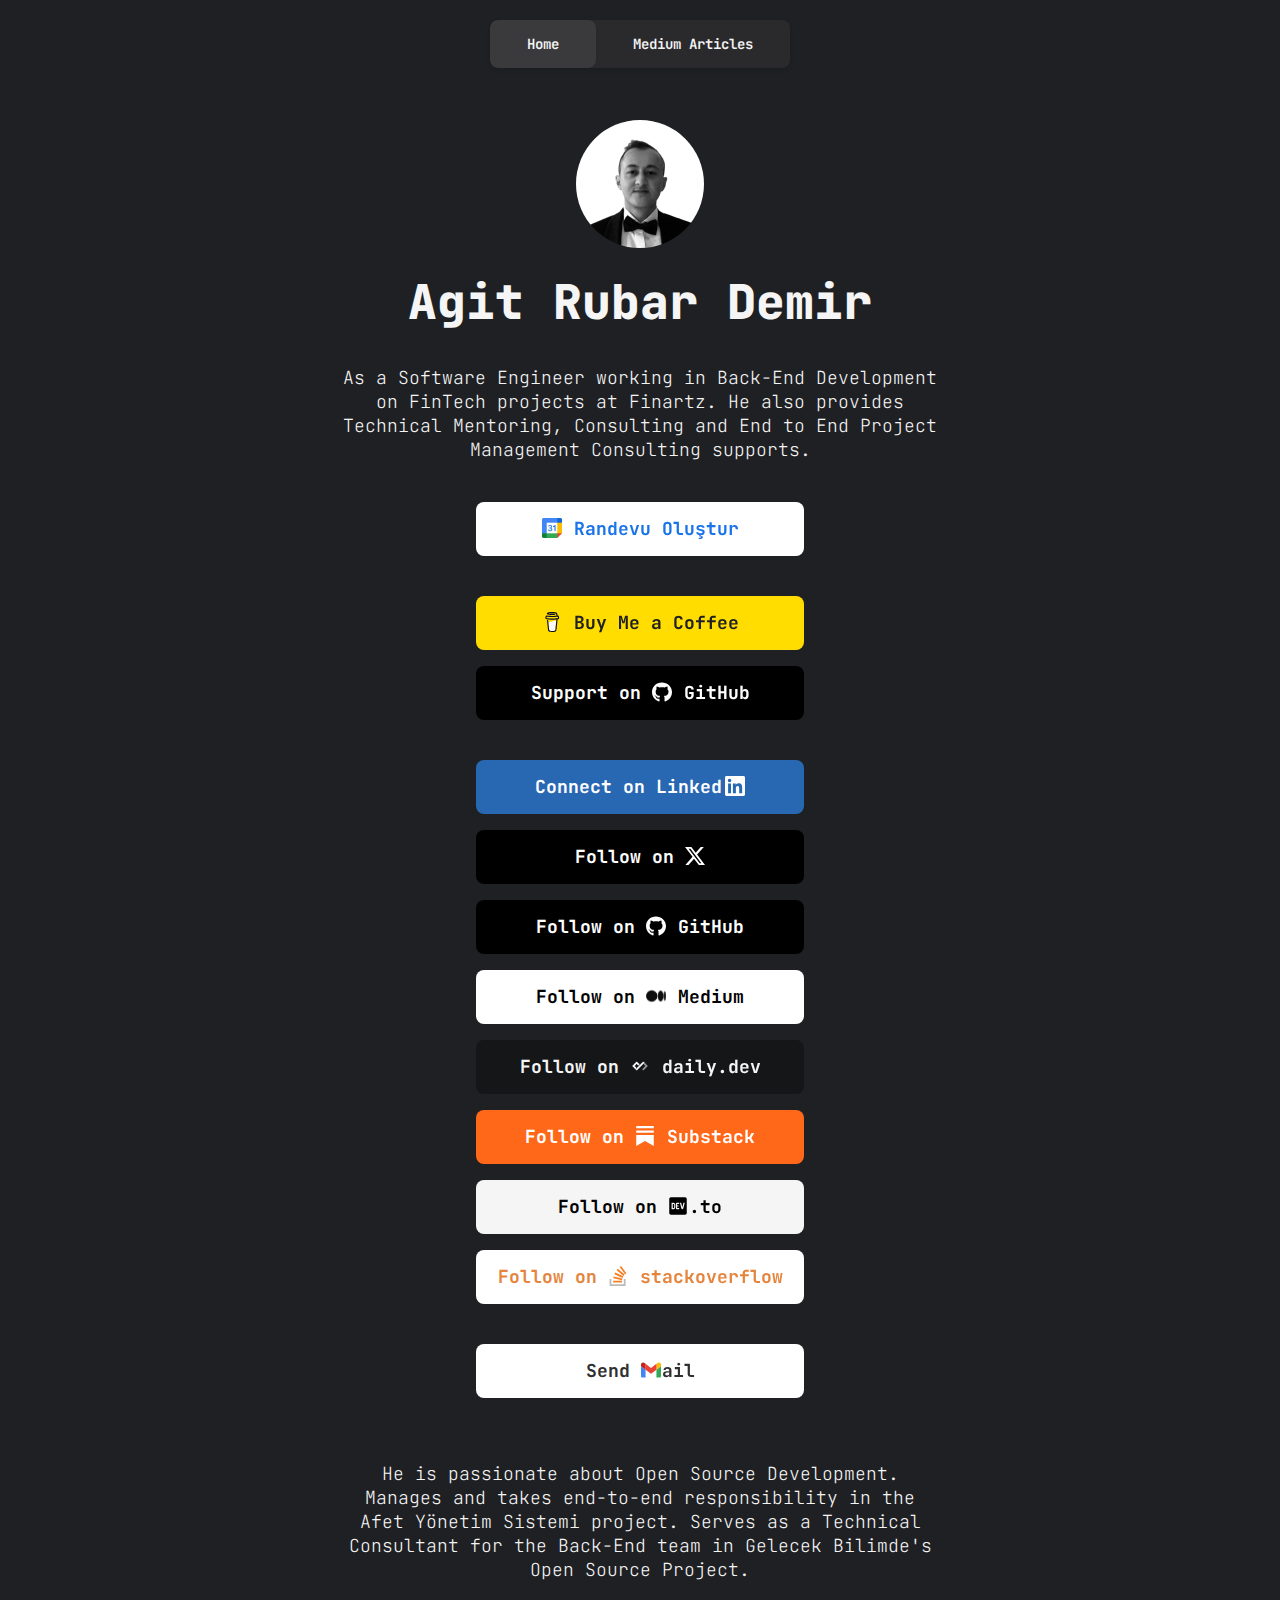
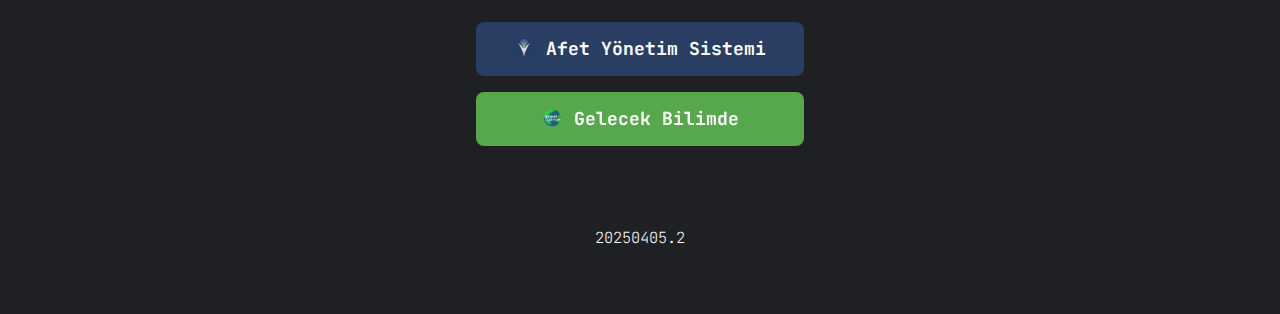
==== commit 52bc1975: "Safari Mobile Responsive Has Been Fixed" ====
--- a/index.html
+++ b/index.html
@@ -5,7 +5,8 @@
     <title>Agit Rubar Demir</title>
     <meta name="description" content="https://agitrubard.me">
     <meta name="author" content="Agit Rubar Demir">
-    <meta name="viewport" content="width=device-width, initial-scale=1.0, maximum-scale=1.0, user-scalable=no, viewport-fit=cover">
+    <meta name="viewport"
+          content="width=device-width, initial-scale=1.0, maximum-scale=1.0, user-scalable=no, viewport-fit=cover">
     <link rel="stylesheet" href="css/normalize.css">
     <link rel="stylesheet" href="css/skeleton-dark.css">
     <link rel="stylesheet" href="css/brands.css">
@@ -15,6 +16,29 @@
           rel="stylesheet">
     <link rel="stylesheet" href="css/navbar.css">
     <link rel="icon" type="image/png" href="images/icons/profile.svg">
+    <style>
+        /* Safari için özel düzeltmeler */
+        @supports (-webkit-touch-callout: none) {
+            body {
+                width: 100%;
+                overflow-x: hidden;
+                -webkit-text-size-adjust: 100%;
+            }
+
+            .container {
+                width: 100%;
+                max-width: 100%;
+                padding: 0 15px;
+                box-sizing: border-box;
+            }
+
+            .version-container {
+                margin-top: 40px;
+                margin-bottom: 40px;
+                text-align: center;
+            }
+        }
+    </style>
 </head>
 
 <body>
@@ -217,9 +241,9 @@
             Gelecek Bilimde
         </a>
 
-        <br>
-
-        <span class="version">20250405.3</span>
+        <div class="version-container">
+            <span class="version">20250405.2</span>
+        </div>
     </div>
 </div>
 </body>
@@ -227,4 +251,3 @@
     document.addEventListener('contextmenu', event => event.preventDefault());
 </script>
 </html>
-
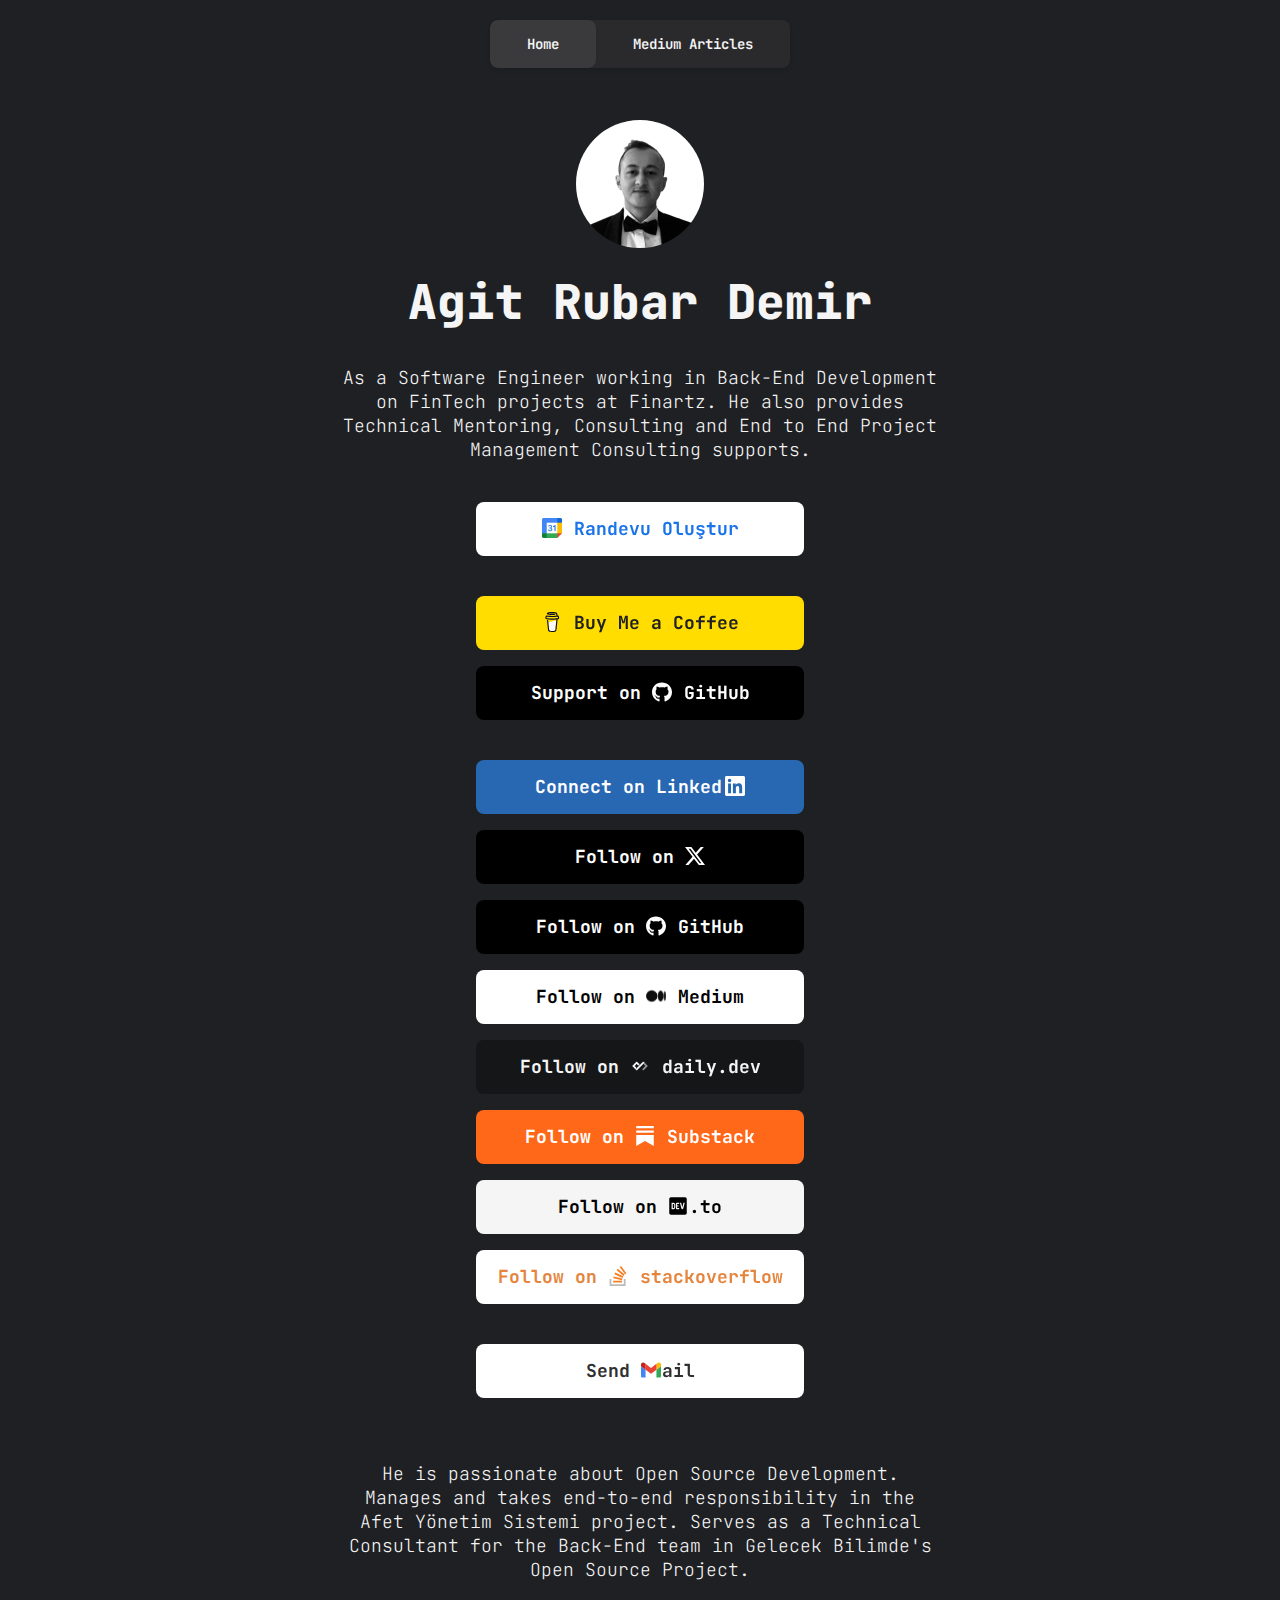
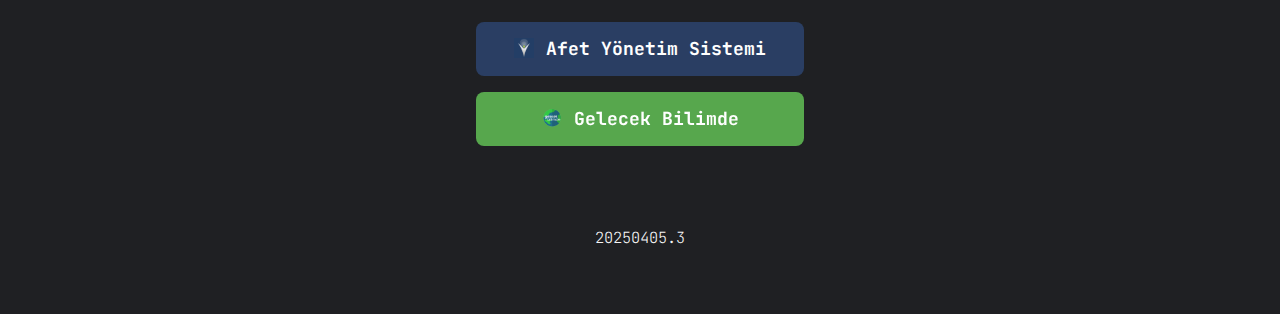
==== commit 2fcf7e46: "Revert "Safari Mobile Responsive Has Been Fixed"" ====
--- a/index.html
+++ b/index.html
@@ -5,8 +5,7 @@
     <title>Agit Rubar Demir</title>
     <meta name="description" content="https://agitrubard.me">
     <meta name="author" content="Agit Rubar Demir">
-    <meta name="viewport"
-          content="width=device-width, initial-scale=1.0, maximum-scale=1.0, user-scalable=no, viewport-fit=cover">
+    <meta name="viewport" content="width=device-width, initial-scale=1.0, maximum-scale=1.0, user-scalable=no, viewport-fit=cover">
     <link rel="stylesheet" href="css/normalize.css">
     <link rel="stylesheet" href="css/skeleton-dark.css">
     <link rel="stylesheet" href="css/brands.css">
@@ -16,29 +15,6 @@
           rel="stylesheet">
     <link rel="stylesheet" href="css/navbar.css">
     <link rel="icon" type="image/png" href="images/icons/profile.svg">
-    <style>
-        /* Safari için özel düzeltmeler */
-        @supports (-webkit-touch-callout: none) {
-            body {
-                width: 100%;
-                overflow-x: hidden;
-                -webkit-text-size-adjust: 100%;
-            }
-
-            .container {
-                width: 100%;
-                max-width: 100%;
-                padding: 0 15px;
-                box-sizing: border-box;
-            }
-
-            .version-container {
-                margin-top: 40px;
-                margin-bottom: 40px;
-                text-align: center;
-            }
-        }
-    </style>
 </head>
 
 <body>
@@ -241,9 +217,9 @@
             Gelecek Bilimde
         </a>
 
-        <div class="version-container">
-            <span class="version">20250405.2</span>
-        </div>
+        <br>
+
+        <span class="version">20250405.3</span>
     </div>
 </div>
 </body>
@@ -251,3 +227,4 @@
     document.addEventListener('contextmenu', event => event.preventDefault());
 </script>
 </html>
+
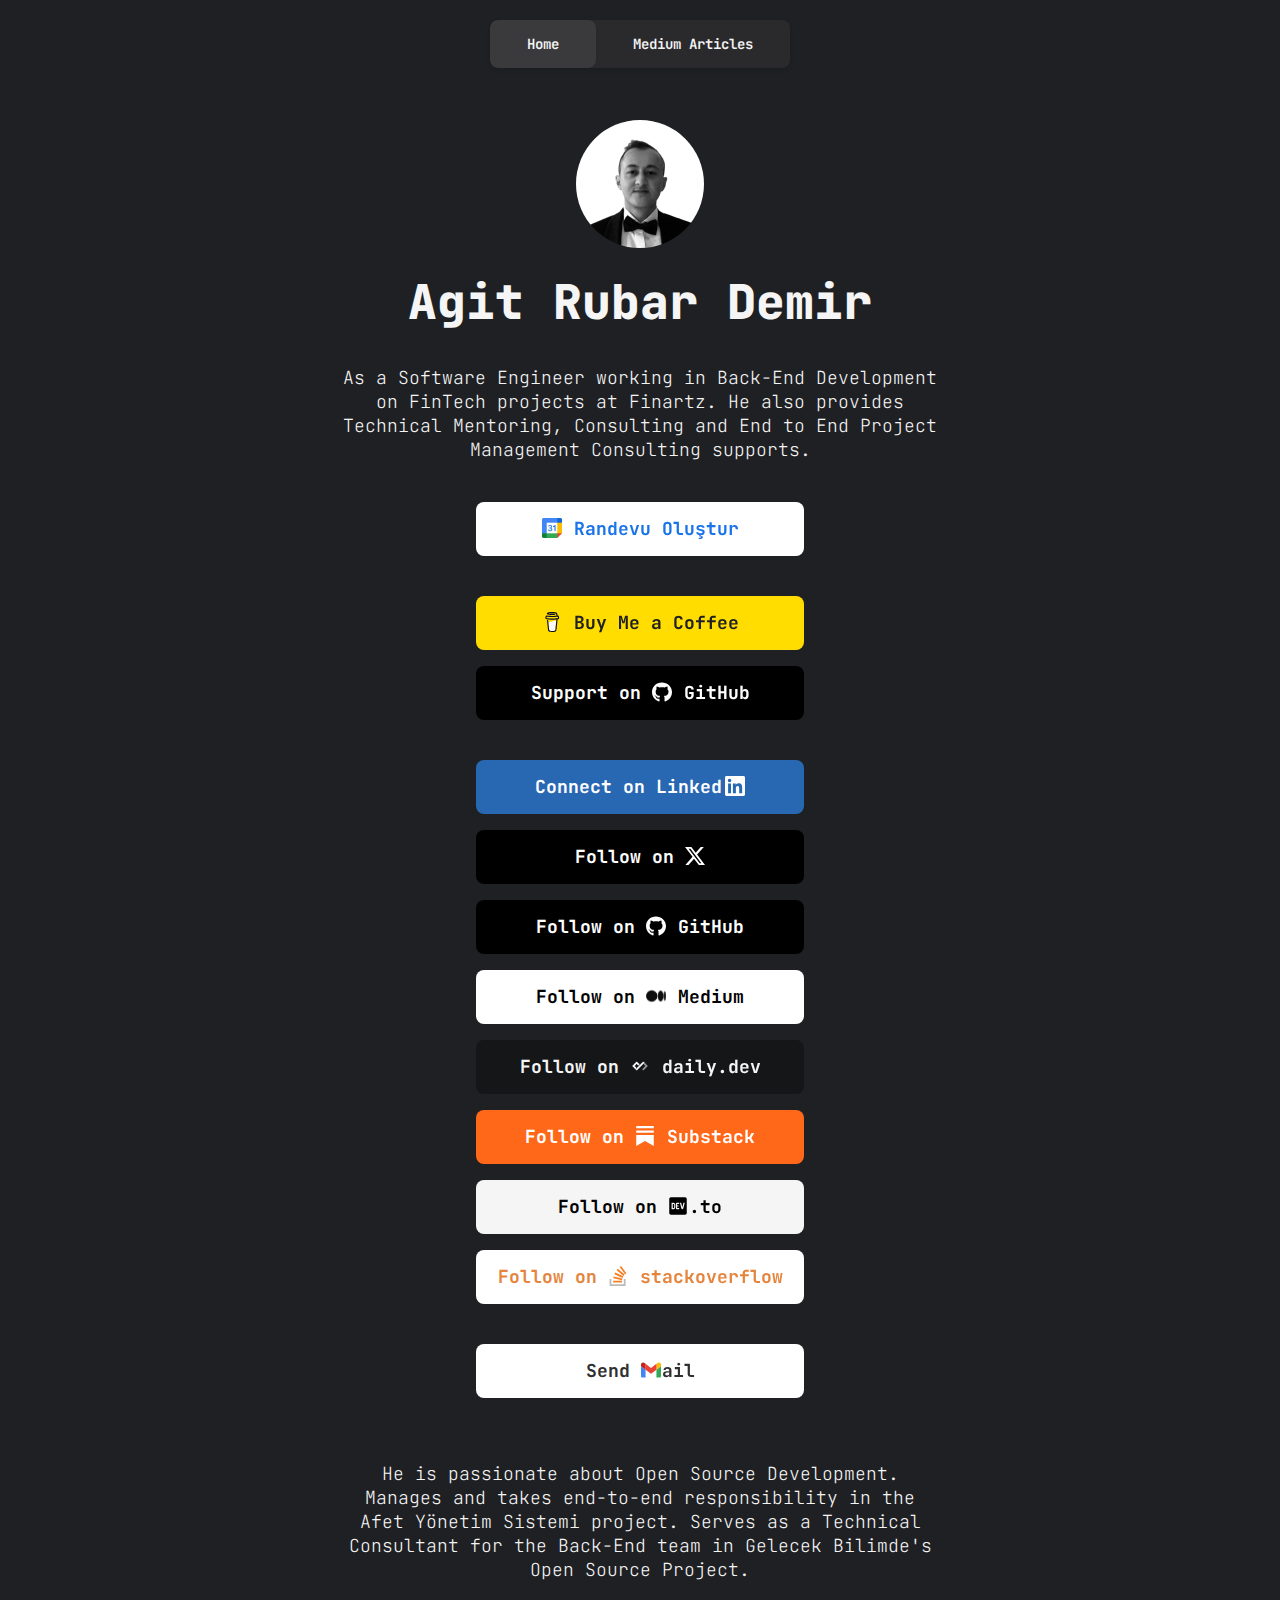
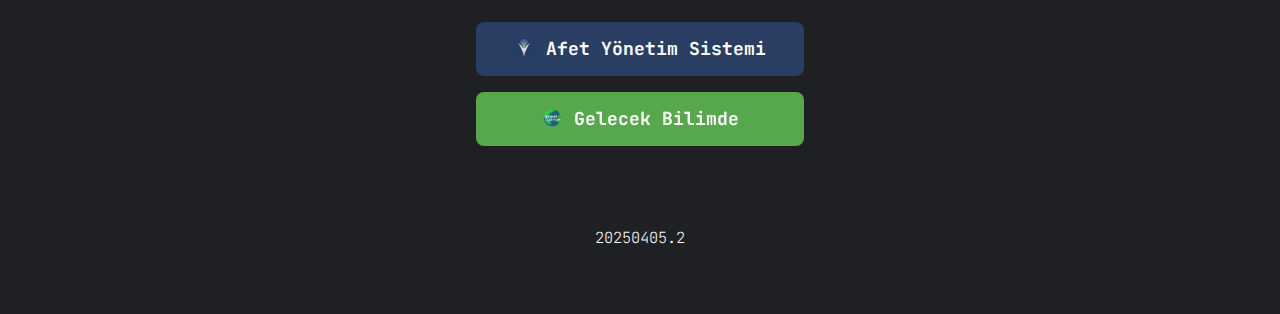
==== commit 8833b412: "Revert "Safari Mobile Responsive Has Been Fixed"" ====
--- a/index.html
+++ b/index.html
@@ -5,7 +5,7 @@
     <title>Agit Rubar Demir</title>
     <meta name="description" content="https://agitrubard.me">
     <meta name="author" content="Agit Rubar Demir">
-    <meta name="viewport" content="width=device-width, initial-scale=1.0, maximum-scale=1.0, user-scalable=no, viewport-fit=cover">
+    <meta name="viewport" content="width=device-width, initial-scale=1">
     <link rel="stylesheet" href="css/normalize.css">
     <link rel="stylesheet" href="css/skeleton-dark.css">
     <link rel="stylesheet" href="css/brands.css">
@@ -219,7 +219,7 @@
 
         <br>
 
-        <span class="version">20250405.3</span>
+        <span class="version">20250405.2</span>
     </div>
 </div>
 </body>
@@ -227,4 +227,3 @@
     document.addEventListener('contextmenu', event => event.preventDefault());
 </script>
 </html>
-
--- a/css/skeleton-dark.css
+++ b/css/skeleton-dark.css
@@ -1,160 +1,138 @@
 .container {
-  position: relative;
-  width: 100%;
-  max-width: 600px;
-  text-align: center;
-  margin: 0 auto;
-  padding: 0 20px;
-  box-sizing: border-box;
+    position: relative;
+    width: 100%;
+    max-width: 600px;
+    text-align: center;
+    margin: 0 auto;
+    padding: 0 20px;
+    box-sizing: border-box;
 }
 
 .container-left {
-  position: relative;
-  width: 100%;
-  max-width: 600px;
-  text-align: left;
-  margin: 0 auto;
-  padding: 0 20px;
-  box-sizing: border-box;
+    position: relative;
+    width: 100%;
+    max-width: 600px;
+    text-align: left;
+    margin: 0 auto;
+    padding: 0 20px;
+    box-sizing: border-box;
 }
 
 .column {
-  position: center;
-  width: 100%;
-  float: center;
-  box-sizing: border-box;
+    position: center;
+    width: 100%;
+    float: center;
+    box-sizing: border-box;
 }
 
 @media (min-width: 400px) {
-  .container {
-    width: 85%;
-    padding: 0;
-  }
+    .container {
+        width: 85%;
+        padding: 0;
+    }
 }
 
 @media (min-width: 550px) {
-  .container {
-    width: 80%;
-  }
-
-  .column,
-  .columns {
-    margin-left: 0;
-  }
-
-  .column:first-child,
-  .columns:first-child {
-    margin-left: 0;
-  }
-}
+    .container {
+        width: 80%;
+    }
+
+    .column,
+    .columns {
+        margin-left: 0;
+    }
+
+    .column:first-child,
+    .columns:first-child {
+        margin-left: 0;
+    }
+}
+
 
 html {
-  font-size: 100%;
-  color-scheme: dark;
+    font-size: 100%;
+    color-scheme: dark;
 }
 
 body {
-  font-size: 18px;
-  line-height: 24px;
-  font-weight: 200;
-  font-family: "JetBrains Mono";
-  background-color: #1f2023;
-  color: #f5f5f5;
-}
+    font-size: 18px;
+    line-height: 24px;
+    font-weight: 200;
+    font-family: "JetBrains Mono";
+    background-color: #1F2023;
+    color: #F5F5F5;
+}
+
 
 h1 {
-  margin-top: 0;
-  margin-bottom: 16px;
-  font-weight: 1000;
+    margin-top: 0;
+    margin-bottom: 16px;
+    font-weight: 1000;
 }
 
 h1 {
-  font-size: 24px;
-  line-height: 64px;
-  letter-spacing: 0;
-}
+    font-size: 24px;
+    line-height: 64px;
+    letter-spacing: 0;
+}
+
 
 @media (min-width: 550px) {
-  h1 {
-    font-size: 48px;
-    line-height: 96px;
-  }
-}
-
-/* iPhone Safari için özel düzenlemeler */
-@media screen and (max-width: 414px) {
-  body {
-    -webkit-text-size-adjust: 100%;
-  }
-
-  h1 {
-    font-size: 22px;
-    line-height: 48px;
-  }
-
-  .container {
-    padding: 0 10px;
-  }
-
-  .avatar {
-    width: 100px;
-    height: 100px;
-  }
-}
-
-/* iPhone SE ve daha küçük ekranlar için */
-@media screen and (max-width: 320px) {
-  h1 {
-    font-size: 20px;
-    line-height: 40px;
-  }
+    h1 {
+        font-size: 48px;
+        line-height: 96px;
+    }
 }
 
 p {
-  margin-top: 0;
-}
+    margin-top: 0;
+}
+
 
 a {
-  color: #4899f7;
+    color: #4899F7;
 }
 
 a:hover {
-  color: #7ab8ff;
-}
+    color: #7AB8FF;
+}
+
 
 .version {
-  display: inline-block;
-  margin-top: 4rem;
-  margin-bottom: 4rem;
-  font-size: 85%;
-}
+    display: inline-block;
+    margin-top: 4rem;
+    margin-bottom: 4rem;
+    font-size: 85%;
+}
+
 
 code {
-  padding: 0.2rem 0.5rem;
-  margin: 0 0.2rem;
-  font-size: 90%;
-  white-space: nowrap;
-  background: #f1f1f1;
-  border: 1px solid #e1e1e1;
-  border-radius: 4px;
+    padding: 0.2rem 0.5rem;
+    margin: 0 0.2rem;
+    font-size: 90%;
+    white-space: nowrap;
+    background: #f1f1f1;
+    border: 1px solid #e1e1e1;
+    border-radius: 4px;
 }
 
 pre > code {
-  display: block;
-  padding: 1rem 1.5rem;
-  white-space: pre;
-}
+    display: block;
+    padding: 1rem 1.5rem;
+    white-space: pre;
+}
+
 
 button,
 .button {
-  margin-bottom: 1rem;
+    margin-bottom: 1rem;
 }
 
 input,
 textarea,
 select,
 fieldset {
-  margin-bottom: 1.5rem;
+    margin-bottom: 1.5rem;
 }
 
 pre,
@@ -163,68 +141,70 @@
 figure,
 p,
 ol {
-  margin-bottom: 2.5rem;
-}
+    margin-bottom: 2.5rem;
+}
+
 
 .u-full-width {
-  width: 100%;
-  box-sizing: border-box;
+    width: 100%;
+    box-sizing: border-box;
 }
 
 .u-max-full-width {
-  max-width: 100%;
-  box-sizing: border-box;
+    max-width: 100%;
+    box-sizing: border-box;
 }
 
 .u-pull-right {
-  float: right;
+    float: right;
 }
 
 .u-pull-left {
-  float: left;
-}
+    float: left;
+}
+
 
 hr {
-  margin-top: 3rem;
-  margin-bottom: 3.5rem;
-  border-width: 0;
-  border-top: 1px solid #e1e1e1;
-}
+    margin-top: 3rem;
+    margin-bottom: 3.5rem;
+    border-width: 0;
+    border-top: 1px solid #e1e1e1;
+}
+
 
 .avatar {
-  width: 128px;
-  height: 128px;
-  object-fit: cover;
-  background-position: center;
-  border-radius: 50%;
-  margin-top: 2rem;
-}
-
-@font-face {
-  font-display: swap;
-  font-family: "JetBrains Mono";
-  font-style: normal;
-  font-weight: 400;
-}
-
-@font-face {
-  font-display: swap;
-  font-family: "JetBrains Mono";
-  font-style: normal;
-  font-weight: 600;
-}
-
-@font-face {
-  font-display: swap;
-  font-family: "JetBrains Mono";
-  font-style: normal;
-  font-weight: 700;
-}
-
-@font-face {
-  font-display: swap;
-  font-family: "JetBrains Mono";
-  font-style: normal;
-  font-weight: 800;
-}
-
+    width: 128px;
+    height: 128px;
+    object-fit: cover;
+    background-position: center;
+    border-radius: 50%;
+    margin-top: 2rem;
+}
+
+@font-face {
+    font-display: swap;
+    font-family: "JetBrains Mono";
+    font-style: normal;
+    font-weight: 400;
+}
+
+@font-face {
+    font-display: swap;
+    font-family: "JetBrains Mono";
+    font-style: normal;
+    font-weight: 600;
+}
+
+@font-face {
+    font-display: swap;
+    font-family: "JetBrains Mono";
+    font-style: normal;
+    font-weight: 700;
+}
+
+@font-face {
+    font-display: swap;
+    font-family: "JetBrains Mono";
+    font-style: normal;
+    font-weight: 800;
+}
--- a/css/brands.css
+++ b/css/brands.css
@@ -1,121 +1,120 @@
 .button,
 button {
-  display: inline-block;
-  text-decoration: none;
-  height: 100%;
-  text-align: center;
-  vertical-align: middle;
-  font-size: 18px;
-  width: 100%;
-  max-width: 300px;
-  font-weight: 700;
-  line-height: 20px;
-  padding: 14px 12px 12px 12px;
-  letter-spacing: 0;
-  white-space: wrap;
-  outline: none;
-  border: 2px solid transparent;
-  border-radius: 8px;
-  cursor: pointer;
-  transform-style: preserve-3d;
-  transition: all 0.40s ease;
+    display: inline-block;
+    text-decoration: none;
+    height: 100%;
+    text-align: center;
+    vertical-align: middle;
+    font-size: 18px;
+    width: 300px;
+    font-weight: 700;
+    line-height: 20px;
+    padding: 14px 12px 12px 12px;
+    letter-spacing: 0;
+    white-space: wrap;
+    outline: none;
+    border: 2px solid transparent;
+    border-radius: 8px;
+    cursor: pointer;
+    transform-style: preserve-3d;
+    transition: all 0.40s ease;
 }
 
 .button:hover {
-  transform: scale(1.02);
+    transform: scale(1.02);
 }
 
 .button:focus {
-  outline: none;
-  opacity: 0.9;
+    outline: none;
+    opacity: 0.9;
 }
 
+
 .icon {
-  padding: 0 1px 4px 0;
-  vertical-align: middle;
-  width: 20px;
-  height: 20px;
+    padding: 0 1px 4px 0;
+    vertical-align: middle;
+    width: 20px;
+    height: 20px;
 }
 
+
 .button.button-google-calendar {
-  color: #1a73e8;
-  background-color: #ffffff;
+    color: #1A73E8;
+    background-color: #FFFFFF;
 }
 
+
 .button.button-buy-me-a-coffee {
-  color: #202020;
-  background-color: #ffdd00;
+    color: #202020;
+    background-color: #FFDD00;
 }
 
+
 .button.button-linkedin {
-  color: #ffffff;
-  background-color: #2867b2;
+    color: #FFFFFF;
+    background-color: #2867B2;
 }
 
 .icon.icon-linkedin {
-  padding: 0 1px 4px 3px;
+    padding: 0 1px 4px 3px;
 }
 
+
 .button.button-x {
-  color: #ffffff;
-  background-color: #000000;
+    color: #FFFFFF;
+    background-color: #000000;
 }
 
+
 .button.button-github {
-  color: #ffffff;
-  background-color: #000000;
+    color: #FFFFFF;
+    background-color: #000000;
 }
 
+
 .button.button-medium {
-  color: #000000;
-  background-color: #ffffff;
+    color: #000000;
+    background-color: #FFFFFF;
 }
 
+
 .button.button-daily-dev {
-  color: #f5f5f5;
-  background-color: #151618;
+    color: #F5F5F5;
+    background-color: #151618;
 }
 
+
 .button.button-substack {
-  color: #ffffff;
-  background-color: #ff6719;
+    color: #FFFFFF;
+    background-color: #FF6719;
 }
 
+
 .button.button-dev-to {
-  color: #000000;
-  background-color: #f5f5f5;
+    color: #000000;
+    background-color: #F5F5F5;
 }
 
+
 .button.button-stack-overflow {
-  color: #e5853d;
-  background-color: #ffffff;
+    color: #E5853D;
+    background-color: #FFFFFF;
 }
 
+
 .button.button-gmail {
-  color: #303030;
-  background-color: #ffffff;
+    color: #303030;
+    background-color: #FFFFFF;
 }
 
+
 .button.button-ays {
-  color: #ffffff;
-  background-color: #2a3e63;
+    color: #FFFFFF;
+    background-color: #2A3E63;
 }
 
+
 .button.button-gb {
-  color: #ffffff;
-  background-color: #57a74d;
+    color: #FFFFFF;
+    background-color: #57a74d;
 }
-
-@media screen and (max-width: 375px) {
-  .button,
-  button {
-    font-size: 16px;
-    padding: 12px 8px 10px 8px;
-  }
-
-  .icon {
-    width: 18px;
-    height: 18px;
-  }
-}
-
--- a/css/navbar.css
+++ b/css/navbar.css
@@ -84,27 +84,3 @@
   }
 }
 
-/* iPhone Safari için özel düzenlemeler */
-@media screen and (max-width: 375px) {
-  .navbar {
-    padding: 15px 0;
-  }
-
-  .nav-container {
-    max-width: 95%;
-  }
-
-  .nav-item {
-    padding: 10px 6px;
-    font-size: 13px;
-  }
-}
-
-/* iPhone SE ve daha küçük ekranlar için */
-@media screen and (max-width: 320px) {
-  .nav-item {
-    font-size: 12px;
-    padding: 10px 4px;
-  }
-}
-
